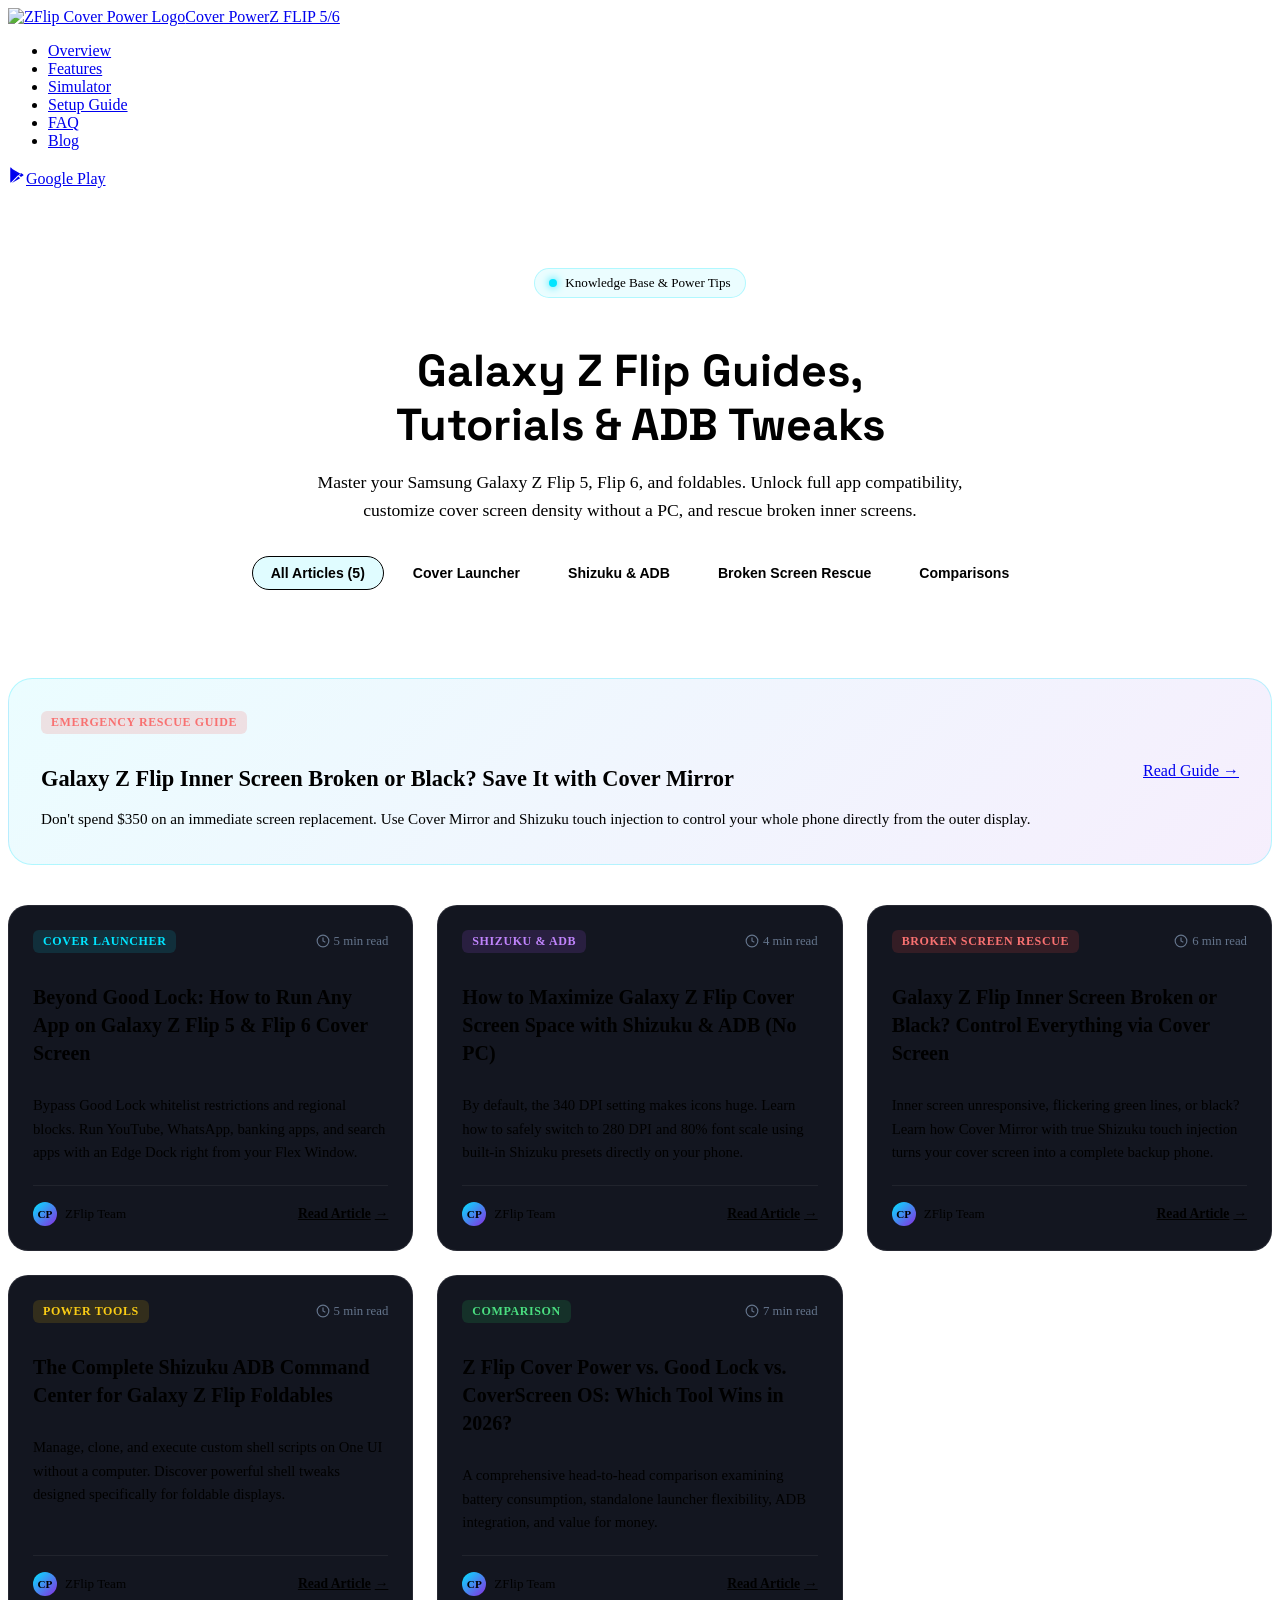
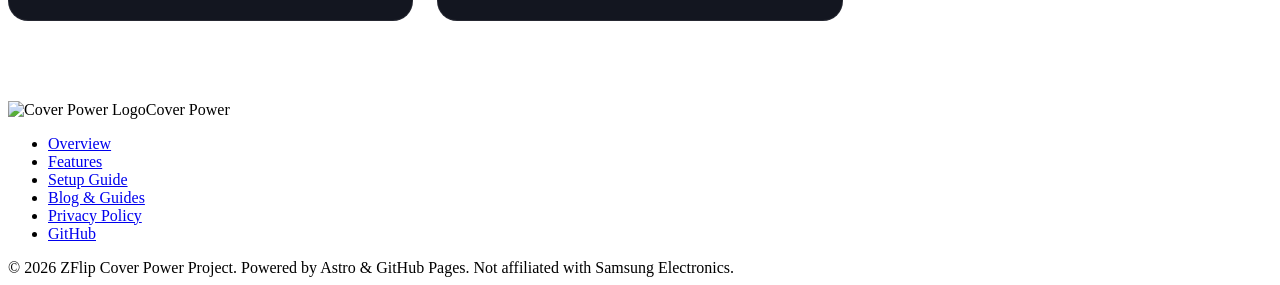
==== blog/index.html @ ffe8c7d9 "Update from https://github.com/trungntdev-9x/zflip-power-cover-page/commit/de5e8fed67b444f9ab343b07e" ====
<!DOCTYPE html><html lang="en"><head><meta charset="UTF-8"><meta name="viewport" content="width=device-width, initial-scale=1.0"><title>Blog &amp; Guides — ZFlip Cover Power</title><meta name="description" content="In-depth tutorials, ADB tweaks, Shizuku guides, and cover screen launcher optimizations for Samsung Galaxy Z Flip foldables."><meta name="keywords" content="galaxy z flip 5 cover screen, z flip 6 flex window, good lock alternative, cover screen launcher, samsung foldable apps, material you android"><link rel="canonical" href="https://trungntdev-9x.github.io/zflip-power-cover-web/blog/"><!-- OpenGraph --><meta property="og:title" content="Blog &amp; Guides — ZFlip Cover Power"><meta property="og:description" content="In-depth tutorials, ADB tweaks, Shizuku guides, and cover screen launcher optimizations for Samsung Galaxy Z Flip foldables."><meta property="og:image" content="/zflip-power-cover-web/assets/hero_zflip.jpg"><meta property="og:type" content="website"><meta property="og:url" content="https://trungntdev-9x.github.io/zflip-power-cover-web/blog/"><meta name="theme-color" content="#0b0d13"><!-- Twitter Cards --><meta name="twitter:card" content="summary_large_image"><meta name="twitter:title" content="Blog &amp; Guides — ZFlip Cover Power"><meta name="twitter:description" content="In-depth tutorials, ADB tweaks, Shizuku guides, and cover screen launcher optimizations for Samsung Galaxy Z Flip foldables."><meta name="twitter:image" content="/zflip-power-cover-web/assets/hero_zflip.jpg"><!-- Google Fonts Preconnect & Styles --><link rel="preconnect" href="https://fonts.googleapis.com"><link rel="preconnect" href="https://fonts.gstatic.com" crossorigin><link href="https://fonts.googleapis.com/css2?family=Plus+Jakarta+Sans:wght@400;500;600;700;800&family=Space+Grotesk:wght@500;600;700&display=swap" rel="stylesheet"><!-- Favicon --><link rel="icon" type="image/png" href="/zflip-power-cover-web/assets/logo.png"><link rel="stylesheet" href="/zflip-power-cover-web/_astro/site.CF0tkhRa.css"><style>.blog-hero[data-astro-cid-x255k2k2]{text-align:center;padding:80px 0 40px;position:relative}.blog-hero[data-astro-cid-x255k2k2] h1[data-astro-cid-x255k2k2]{margin-bottom:16px;font-family:Space Grotesk,sans-serif;font-size:2.8rem;font-weight:800;line-height:1.2}.blog-hero[data-astro-cid-x255k2k2] p[data-astro-cid-x255k2k2]{max-width:680px;color:var(--text-secondary);margin:0 auto 32px;font-size:1.1rem;line-height:1.6}.blog-filter-bar[data-astro-cid-x255k2k2]{flex-wrap:wrap;justify-content:center;gap:10px;margin-bottom:48px;display:flex}.filter-btn[data-astro-cid-x255k2k2]{color:var(--text-secondary);cursor:pointer;background:#ffffff0a;border:1px solid #ffffff1a;border-radius:9999px;padding:8px 18px;font-size:.88rem;font-weight:600;transition:all .2s}.filter-btn[data-astro-cid-x255k2k2]:hover{color:var(--text-primary);background:#ffffff14}.filter-btn[data-astro-cid-x255k2k2].active{border-color:var(--accent-cyan);color:var(--accent-cyan);background:#00e5ff1f}.articles-grid[data-astro-cid-x255k2k2]{grid-template-columns:repeat(auto-fill,minmax(340px,1fr));gap:24px;margin-bottom:80px;display:grid}.article-card[data-astro-cid-x255k2k2]{background:var(--bg-surface-elevated,#131620);color:inherit;border:1px solid #ffffff14;border-radius:20px;flex-direction:column;text-decoration:none;transition:transform .25s,border-color .25s,box-shadow .25s;display:flex;overflow:hidden}.article-card[data-astro-cid-x255k2k2]:hover{border-color:#00e5ff59;transform:translateY(-4px);box-shadow:0 12px 30px #0006}.article-card-body[data-astro-cid-x255k2k2]{flex-direction:column;flex:1;padding:24px;display:flex}.article-tag-row[data-astro-cid-x255k2k2]{justify-content:space-between;align-items:center;margin-bottom:14px;display:flex}.article-badge[data-astro-cid-x255k2k2]{text-transform:uppercase;letter-spacing:.05em;border-radius:6px;padding:4px 10px;font-size:.75rem;font-weight:700}.badge-launcher[data-astro-cid-x255k2k2]{color:#00e5ff;background:#00e5ff1f}.badge-shizuku[data-astro-cid-x255k2k2]{color:#c084fc;background:#a855f726}.badge-rescue[data-astro-cid-x255k2k2]{color:#f87171;background:#ef444426}.badge-toolkit[data-astro-cid-x255k2k2]{color:#facc15;background:#eab30826}.badge-compare[data-astro-cid-x255k2k2]{color:#4ade80;background:#22c55e26}.article-read-time[data-astro-cid-x255k2k2]{color:var(--text-muted,#64748b);align-items:center;gap:4px;font-size:.8rem;display:flex}.article-title[data-astro-cid-x255k2k2]{color:var(--text-primary);margin-bottom:12px;font-size:1.25rem;font-weight:700;line-height:1.4}.article-excerpt[data-astro-cid-x255k2k2]{color:var(--text-secondary);flex:1;margin-bottom:20px;font-size:.92rem;line-height:1.6}.article-footer[data-astro-cid-x255k2k2]{border-top:1px solid #ffffff0f;justify-content:space-between;align-items:center;margin-top:auto;padding-top:16px;display:flex}.author-pill[data-astro-cid-x255k2k2]{color:var(--text-secondary);align-items:center;gap:8px;font-size:.82rem;display:flex}.author-avatar[data-astro-cid-x255k2k2]{color:#000;background:linear-gradient(135deg,#00e5ff,#8a2be2);border-radius:50%;justify-content:center;align-items:center;width:24px;height:24px;font-size:.7rem;font-weight:700;display:flex}.read-more-link[data-astro-cid-x255k2k2]{color:var(--accent-cyan);align-items:center;gap:4px;font-size:.85rem;font-weight:700;transition:gap .2s;display:flex}.article-card[data-astro-cid-x255k2k2]:hover .read-more-link[data-astro-cid-x255k2k2]{gap:8px}.featured-banner[data-astro-cid-x255k2k2]{background:linear-gradient(135deg,#00e5ff14 0%,#8a2be214 100%);border:1px solid #00e5ff40;border-radius:24px;grid-template-columns:1fr auto;align-items:center;gap:24px;margin-bottom:40px;padding:32px;display:grid}@media (width<=768px){.blog-hero[data-astro-cid-x255k2k2] h1[data-astro-cid-x255k2k2]{font-size:2.1rem}.articles-grid[data-astro-cid-x255k2k2],.featured-banner[data-astro-cid-x255k2k2]{grid-template-columns:1fr}}
</style></head><body><nav class="navbar" aria-label="Main Navigation"><div class="container nav-inner"><a href="/zflip-power-cover-web/" class="brand-link" aria-label="Home"><img src="/zflip-power-cover-web/assets/logo.png" alt="ZFlip Cover Power Logo" class="brand-logo" width="40" height="40"><span class="brand-title">Cover Power</span><span class="brand-badge">Z FLIP 5/6</span></a><ul class="nav-links"><li><a href="/zflip-power-cover-web/#overview">Overview</a></li><li><a href="/zflip-power-cover-web/#features">Features</a></li><li><a href="/zflip-power-cover-web/#simulator">Simulator</a></li><li><a href="/zflip-power-cover-web/#guide">Setup Guide</a></li><li><a href="/zflip-power-cover-web/#faq">FAQ</a></li><li><a href="/zflip-power-cover-web/blog">Blog</a></li></ul><div class="nav-actions"><a href="https://play.google.com/store/apps/details?id=com.powerflip.cover" target="_blank" rel="noopener noreferrer" class="btn btn-primary"><svg width="18" height="18" viewBox="0 0 24 24" fill="currentColor" aria-hidden="true"><path d="M3.609 1.814L13.792 12 3.61 22.186A2.38 2.38 0 0 1 3 20.434V3.566c0-.66.236-1.246.609-1.752zm11.24 11.242l2.366-2.366-10.9-6.22 8.534 8.586zm2.366-3.712l2.678 1.53c1.077.616 1.077 1.624 0 2.24l-2.678 1.53-2.646-2.65 2.646-2.65zm-3.419 4.764l-8.534 8.586 10.9-6.22-2.366-2.366z"></path></svg>Google Play</a></div></div></nav><main id="main-content" data-astro-cid-x255k2k2><header class="blog-hero" data-astro-cid-x255k2k2><div class="container" data-astro-cid-x255k2k2><div class="hero-pill" style="display:inline-flex; align-items:center; gap:8px; padding:6px 14px; background:rgba(0,229,255,0.08); border:1px solid rgba(0,229,255,0.25); border-radius:9999px; font-size:0.82rem; color:var(--accent-cyan); margin-bottom:16px;" data-astro-cid-x255k2k2><span style="display:inline-block; width:8px; height:8px; border-radius:50%; background:#00e5ff; box-shadow:0 0 8px #00e5ff;" data-astro-cid-x255k2k2></span>Knowledge Base & Power Tips</div><h1 data-astro-cid-x255k2k2>Galaxy Z Flip Guides,<br data-astro-cid-x255k2k2><span class="gradient-text" data-astro-cid-x255k2k2>Tutorials & ADB Tweaks</span></h1><p data-astro-cid-x255k2k2>Master your Samsung Galaxy Z Flip 5, Flip 6, and foldables. Unlock full app compatibility, customize cover screen density without a PC, and rescue broken inner screens.</p><div class="blog-filter-bar" data-astro-cid-x255k2k2><button class="filter-btn active" data-filter="all" type="button" data-astro-cid-x255k2k2>All Articles (5)</button><button class="filter-btn" data-filter="launcher" type="button" data-astro-cid-x255k2k2>Cover Launcher</button><button class="filter-btn" data-filter="shizuku" type="button" data-astro-cid-x255k2k2>Shizuku & ADB</button><button class="filter-btn" data-filter="rescue" type="button" data-astro-cid-x255k2k2>Broken Screen Rescue</button><button class="filter-btn" data-filter="compare" type="button" data-astro-cid-x255k2k2>Comparisons</button></div></div></header><div class="container" data-astro-cid-x255k2k2><div class="featured-banner" data-astro-cid-x255k2k2><div data-astro-cid-x255k2k2><span class="article-badge badge-rescue" style="margin-bottom:10px; display:inline-block;" data-astro-cid-x255k2k2>Emergency Rescue Guide</span><h3 style="font-size:1.4rem; font-weight:800; margin-bottom:8px; color:var(--text-primary);" data-astro-cid-x255k2k2>Galaxy Z Flip Inner Screen Broken or Black? Save It with Cover Mirror</h3><p style="color:var(--text-secondary); font-size:0.95rem; margin-bottom:0; line-height:1.6;" data-astro-cid-x255k2k2>Don't spend $350 on an immediate screen replacement. Use Cover Mirror and Shizuku touch injection to control your whole phone directly from the outer display.</p></div><a href="/zflip-power-cover-web/blog/galaxy-z-flip-broken-inner-screen-cover-screen-rescue" class="btn btn-primary" style="white-space:nowrap;" data-astro-cid-x255k2k2>Read Guide →</a></div><section class="articles-grid" id="articlesGrid" data-astro-cid-x255k2k2><article class="article-card" data-category="launcher" data-astro-cid-x255k2k2><div class="article-card-body" data-astro-cid-x255k2k2><div class="article-tag-row" data-astro-cid-x255k2k2><span class="article-badge badge-launcher" data-astro-cid-x255k2k2>Cover Launcher</span><span class="article-read-time" data-astro-cid-x255k2k2><svg width="14" height="14" viewBox="0 0 24 24" fill="none" stroke="currentColor" stroke-width="2" data-astro-cid-x255k2k2><circle cx="12" cy="12" r="10" data-astro-cid-x255k2k2></circle><polyline points="12 6 12 12 16 14" data-astro-cid-x255k2k2></polyline></svg>5 min read</span></div><h2 class="article-title" data-astro-cid-x255k2k2>Beyond Good Lock: How to Run Any App on Galaxy Z Flip 5 &amp; Flip 6 Cover Screen</h2><p class="article-excerpt" data-astro-cid-x255k2k2>Bypass Good Lock whitelist restrictions and regional blocks. Run YouTube, WhatsApp, banking apps, and search apps with an Edge Dock right from your Flex Window.</p><div class="article-footer" data-astro-cid-x255k2k2><div class="author-pill" data-astro-cid-x255k2k2><div class="author-avatar" data-astro-cid-x255k2k2>CP</div><span data-astro-cid-x255k2k2>ZFlip Team</span></div><a href="/zflip-power-cover-web/blog/run-any-app-galaxy-z-flip-cover-screen-launcher" class="read-more-link" data-astro-cid-x255k2k2>Read Article <span data-astro-cid-x255k2k2>→</span></a></div></div></article><article class="article-card" data-category="shizuku" data-astro-cid-x255k2k2><div class="article-card-body" data-astro-cid-x255k2k2><div class="article-tag-row" data-astro-cid-x255k2k2><span class="article-badge badge-shizuku" data-astro-cid-x255k2k2>Shizuku &amp; ADB</span><span class="article-read-time" data-astro-cid-x255k2k2><svg width="14" height="14" viewBox="0 0 24 24" fill="none" stroke="currentColor" stroke-width="2" data-astro-cid-x255k2k2><circle cx="12" cy="12" r="10" data-astro-cid-x255k2k2></circle><polyline points="12 6 12 12 16 14" data-astro-cid-x255k2k2></polyline></svg>4 min read</span></div><h2 class="article-title" data-astro-cid-x255k2k2>How to Maximize Galaxy Z Flip Cover Screen Space with Shizuku &amp; ADB (No PC)</h2><p class="article-excerpt" data-astro-cid-x255k2k2>By default, the 340 DPI setting makes icons huge. Learn how to safely switch to 280 DPI and 80% font scale using built-in Shizuku presets directly on your phone.</p><div class="article-footer" data-astro-cid-x255k2k2><div class="author-pill" data-astro-cid-x255k2k2><div class="author-avatar" data-astro-cid-x255k2k2>CP</div><span data-astro-cid-x255k2k2>ZFlip Team</span></div><a href="/zflip-power-cover-web/blog/galaxy-z-flip-cover-screen-density-shizuku-adb" class="read-more-link" data-astro-cid-x255k2k2>Read Article <span data-astro-cid-x255k2k2>→</span></a></div></div></article><article class="article-card" data-category="rescue" data-astro-cid-x255k2k2><div class="article-card-body" data-astro-cid-x255k2k2><div class="article-tag-row" data-astro-cid-x255k2k2><span class="article-badge badge-rescue" data-astro-cid-x255k2k2>Broken Screen Rescue</span><span class="article-read-time" data-astro-cid-x255k2k2><svg width="14" height="14" viewBox="0 0 24 24" fill="none" stroke="currentColor" stroke-width="2" data-astro-cid-x255k2k2><circle cx="12" cy="12" r="10" data-astro-cid-x255k2k2></circle><polyline points="12 6 12 12 16 14" data-astro-cid-x255k2k2></polyline></svg>6 min read</span></div><h2 class="article-title" data-astro-cid-x255k2k2>Galaxy Z Flip Inner Screen Broken or Black? Control Everything via Cover Screen</h2><p class="article-excerpt" data-astro-cid-x255k2k2>Inner screen unresponsive, flickering green lines, or black? Learn how Cover Mirror with true Shizuku touch injection turns your cover screen into a complete backup phone.</p><div class="article-footer" data-astro-cid-x255k2k2><div class="author-pill" data-astro-cid-x255k2k2><div class="author-avatar" data-astro-cid-x255k2k2>CP</div><span data-astro-cid-x255k2k2>ZFlip Team</span></div><a href="/zflip-power-cover-web/blog/galaxy-z-flip-broken-inner-screen-cover-screen-rescue" class="read-more-link" data-astro-cid-x255k2k2>Read Article <span data-astro-cid-x255k2k2>→</span></a></div></div></article><article class="article-card" data-category="shizuku" data-astro-cid-x255k2k2><div class="article-card-body" data-astro-cid-x255k2k2><div class="article-tag-row" data-astro-cid-x255k2k2><span class="article-badge badge-toolkit" data-astro-cid-x255k2k2>Power Tools</span><span class="article-read-time" data-astro-cid-x255k2k2><svg width="14" height="14" viewBox="0 0 24 24" fill="none" stroke="currentColor" stroke-width="2" data-astro-cid-x255k2k2><circle cx="12" cy="12" r="10" data-astro-cid-x255k2k2></circle><polyline points="12 6 12 12 16 14" data-astro-cid-x255k2k2></polyline></svg>5 min read</span></div><h2 class="article-title" data-astro-cid-x255k2k2>The Complete Shizuku ADB Command Center for Galaxy Z Flip Foldables</h2><p class="article-excerpt" data-astro-cid-x255k2k2>Manage, clone, and execute custom shell scripts on One UI without a computer. Discover powerful shell tweaks designed specifically for foldable displays.</p><div class="article-footer" data-astro-cid-x255k2k2><div class="author-pill" data-astro-cid-x255k2k2><div class="author-avatar" data-astro-cid-x255k2k2>CP</div><span data-astro-cid-x255k2k2>ZFlip Team</span></div><a href="/zflip-power-cover-web/blog/samsung-galaxy-z-flip-custom-adb-shizuku-commands" class="read-more-link" data-astro-cid-x255k2k2>Read Article <span data-astro-cid-x255k2k2>→</span></a></div></div></article><article class="article-card" data-category="compare" data-astro-cid-x255k2k2><div class="article-card-body" data-astro-cid-x255k2k2><div class="article-tag-row" data-astro-cid-x255k2k2><span class="article-badge badge-compare" data-astro-cid-x255k2k2>Comparison</span><span class="article-read-time" data-astro-cid-x255k2k2><svg width="14" height="14" viewBox="0 0 24 24" fill="none" stroke="currentColor" stroke-width="2" data-astro-cid-x255k2k2><circle cx="12" cy="12" r="10" data-astro-cid-x255k2k2></circle><polyline points="12 6 12 12 16 14" data-astro-cid-x255k2k2></polyline></svg>7 min read</span></div><h2 class="article-title" data-astro-cid-x255k2k2>Z Flip Cover Power vs. Good Lock vs. CoverScreen OS: Which Tool Wins in 2026?</h2><p class="article-excerpt" data-astro-cid-x255k2k2>A comprehensive head-to-head comparison examining battery consumption, standalone launcher flexibility, ADB integration, and value for money.</p><div class="article-footer" data-astro-cid-x255k2k2><div class="author-pill" data-astro-cid-x255k2k2><div class="author-avatar" data-astro-cid-x255k2k2>CP</div><span data-astro-cid-x255k2k2>ZFlip Team</span></div><a href="/zflip-power-cover-web/blog/z-flip-cover-power-vs-good-lock-vs-coverscreen-os" class="read-more-link" data-astro-cid-x255k2k2>Read Article <span data-astro-cid-x255k2k2>→</span></a></div></div></article></section></div></main><footer class="footer"><div class="container"><div class="footer-inner"><div class="brand-link"><img src="/zflip-power-cover-web/assets/logo.png" alt="Cover Power Logo" class="brand-logo" width="40" height="40"><span class="brand-title">Cover Power</span></div><ul class="footer-links"><li><a href="#overview">Overview</a></li><li><a href="#features">Features</a></li><li><a href="#guide">Setup Guide</a></li><li><a href="/zflip-power-cover-web/blog">Blog &amp; Guides</a></li><li><a href="/zflip-power-cover-web/privacy">Privacy Policy</a></li><li><a href="#">GitHub</a></li></ul></div><div class="footer-bottom">&copy; 2026 ZFlip Cover Power Project. Powered by Astro & GitHub Pages. Not affiliated with Samsung Electronics.</div></div></footer></body></html><script type="module">function e(){let e=document.querySelectorAll(`.filter-btn`),t=document.querySelectorAll(`.article-card`);e.forEach(n=>{n.addEventListener(`click`,()=>{e.forEach(e=>e.classList.remove(`active`)),n.classList.add(`active`);let r=n.getAttribute(`data-filter`);t.forEach(e=>{let t=e;r===`all`||t.dataset.category===r?t.style.display=`flex`:t.style.display=`none`})})})}e(),document.addEventListener(`astro:page-load`,e);</script>
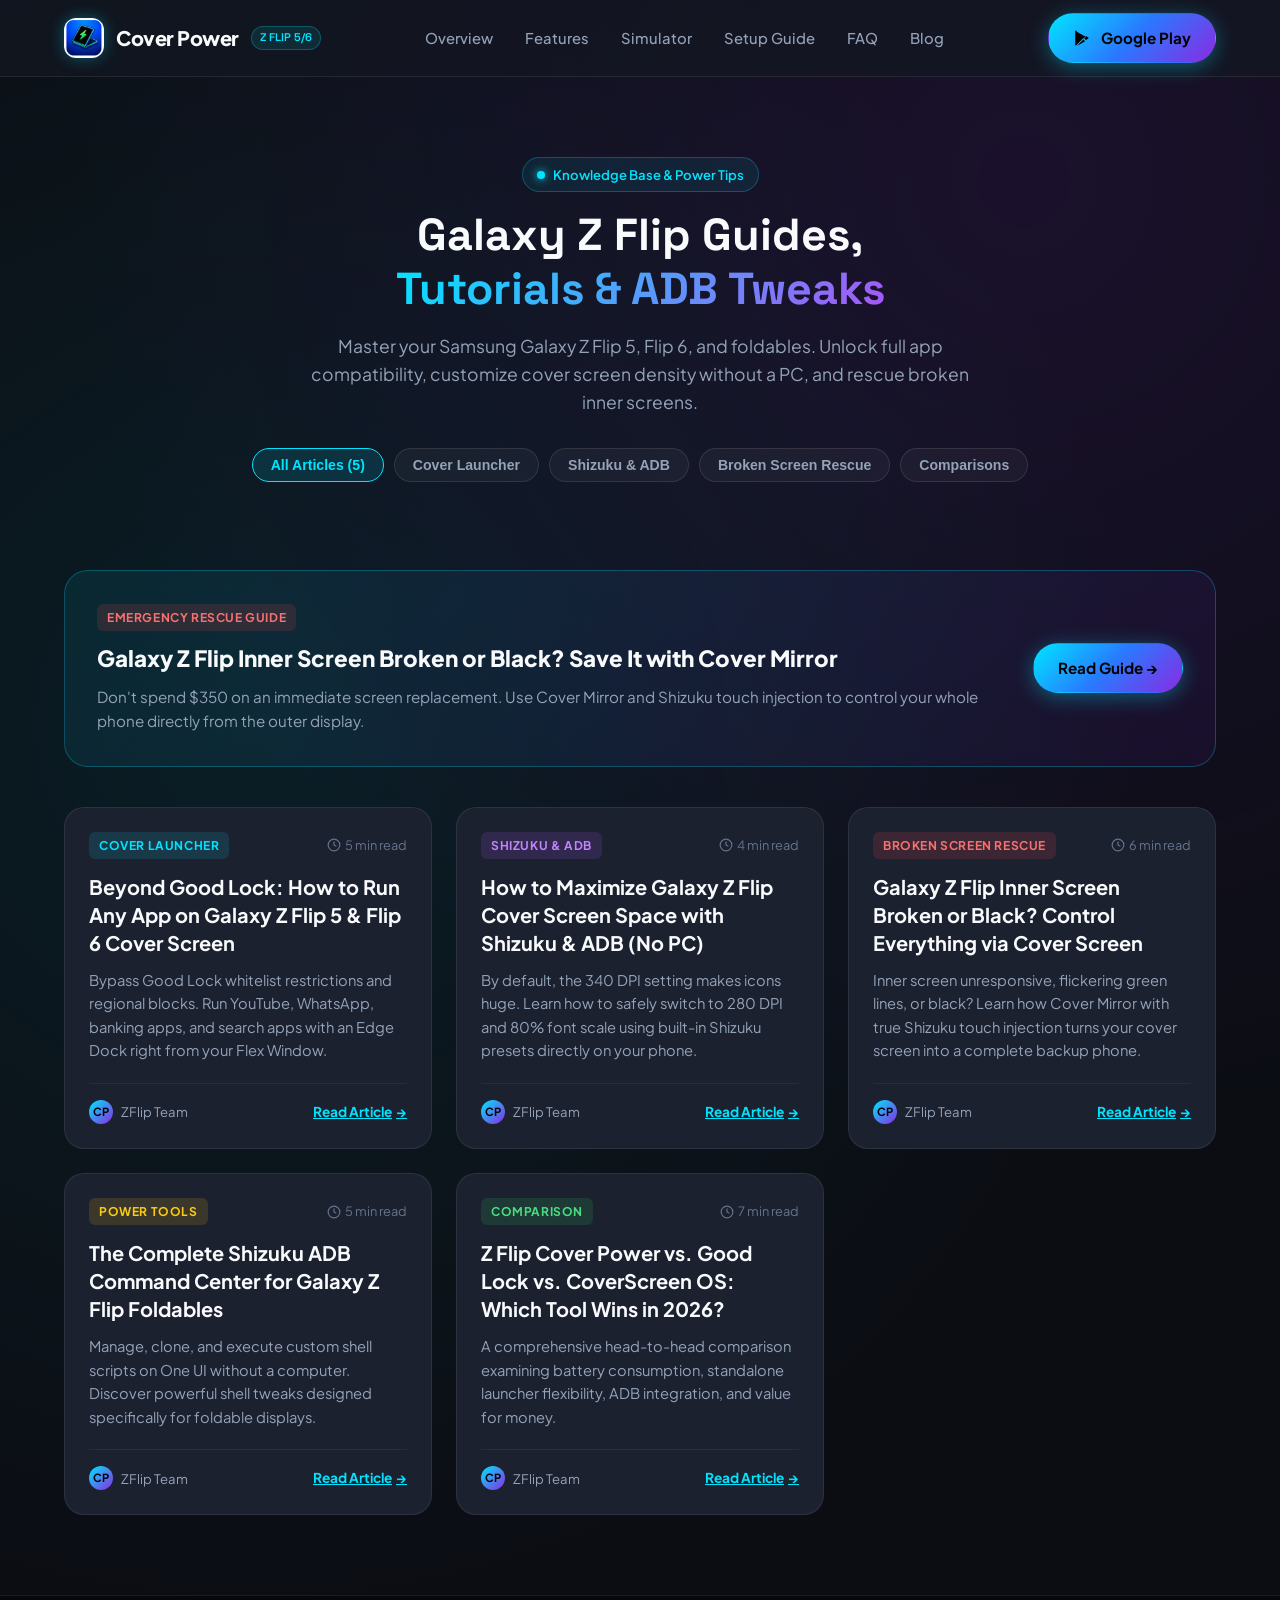
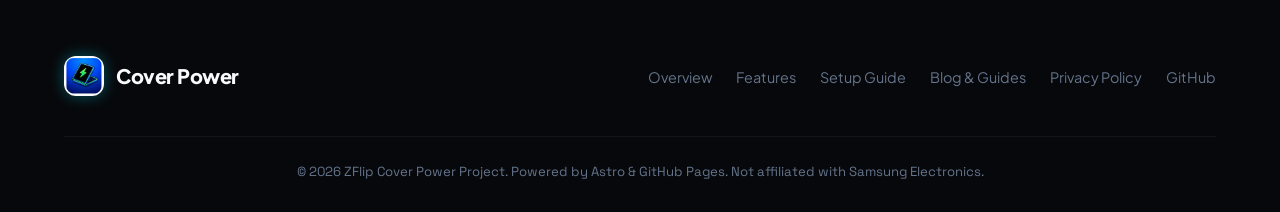
==== commit 33ae4841: "Update from https://github.com/trungntdev-9x/zflip-power-cover-page/commit/af6c01d15f31747c7f7ccba07" ====
--- a/blog/index.html
+++ b/blog/index.html
@@ -1,2 +1,2 @@
-<!DOCTYPE html><html lang="en"><head><meta charset="UTF-8"><meta name="viewport" content="width=device-width, initial-scale=1.0"><title>Blog &amp; Guides — ZFlip Cover Power</title><meta name="description" content="In-depth tutorials, ADB tweaks, Shizuku guides, and cover screen launcher optimizations for Samsung Galaxy Z Flip foldables."><meta name="keywords" content="galaxy z flip 5 cover screen, z flip 6 flex window, good lock alternative, cover screen launcher, samsung foldable apps, material you android"><link rel="canonical" href="https://trungntdev-9x.github.io/zflip-power-cover-web/blog/"><!-- OpenGraph --><meta property="og:title" content="Blog &amp; Guides — ZFlip Cover Power"><meta property="og:description" content="In-depth tutorials, ADB tweaks, Shizuku guides, and cover screen launcher optimizations for Samsung Galaxy Z Flip foldables."><meta property="og:image" content="/zflip-power-cover-web/assets/hero_zflip.jpg"><meta property="og:type" content="website"><meta property="og:url" content="https://trungntdev-9x.github.io/zflip-power-cover-web/blog/"><meta name="theme-color" content="#0b0d13"><!-- Twitter Cards --><meta name="twitter:card" content="summary_large_image"><meta name="twitter:title" content="Blog &amp; Guides — ZFlip Cover Power"><meta name="twitter:description" content="In-depth tutorials, ADB tweaks, Shizuku guides, and cover screen launcher optimizations for Samsung Galaxy Z Flip foldables."><meta name="twitter:image" content="/zflip-power-cover-web/assets/hero_zflip.jpg"><!-- Google Fonts Preconnect & Styles --><link rel="preconnect" href="https://fonts.googleapis.com"><link rel="preconnect" href="https://fonts.gstatic.com" crossorigin><link href="https://fonts.googleapis.com/css2?family=Plus+Jakarta+Sans:wght@400;500;600;700;800&family=Space+Grotesk:wght@500;600;700&display=swap" rel="stylesheet"><!-- Favicon --><link rel="icon" type="image/png" href="/zflip-power-cover-web/assets/logo.png"><link rel="stylesheet" href="/zflip-power-cover-web/_astro/site.CF0tkhRa.css"><style>.blog-hero[data-astro-cid-x255k2k2]{text-align:center;padding:80px 0 40px;position:relative}.blog-hero[data-astro-cid-x255k2k2] h1[data-astro-cid-x255k2k2]{margin-bottom:16px;font-family:Space Grotesk,sans-serif;font-size:2.8rem;font-weight:800;line-height:1.2}.blog-hero[data-astro-cid-x255k2k2] p[data-astro-cid-x255k2k2]{max-width:680px;color:var(--text-secondary);margin:0 auto 32px;font-size:1.1rem;line-height:1.6}.blog-filter-bar[data-astro-cid-x255k2k2]{flex-wrap:wrap;justify-content:center;gap:10px;margin-bottom:48px;display:flex}.filter-btn[data-astro-cid-x255k2k2]{color:var(--text-secondary);cursor:pointer;background:#ffffff0a;border:1px solid #ffffff1a;border-radius:9999px;padding:8px 18px;font-size:.88rem;font-weight:600;transition:all .2s}.filter-btn[data-astro-cid-x255k2k2]:hover{color:var(--text-primary);background:#ffffff14}.filter-btn[data-astro-cid-x255k2k2].active{border-color:var(--accent-cyan);color:var(--accent-cyan);background:#00e5ff1f}.articles-grid[data-astro-cid-x255k2k2]{grid-template-columns:repeat(auto-fill,minmax(340px,1fr));gap:24px;margin-bottom:80px;display:grid}.article-card[data-astro-cid-x255k2k2]{background:var(--bg-surface-elevated,#131620);color:inherit;border:1px solid #ffffff14;border-radius:20px;flex-direction:column;text-decoration:none;transition:transform .25s,border-color .25s,box-shadow .25s;display:flex;overflow:hidden}.article-card[data-astro-cid-x255k2k2]:hover{border-color:#00e5ff59;transform:translateY(-4px);box-shadow:0 12px 30px #0006}.article-card-body[data-astro-cid-x255k2k2]{flex-direction:column;flex:1;padding:24px;display:flex}.article-tag-row[data-astro-cid-x255k2k2]{justify-content:space-between;align-items:center;margin-bottom:14px;display:flex}.article-badge[data-astro-cid-x255k2k2]{text-transform:uppercase;letter-spacing:.05em;border-radius:6px;padding:4px 10px;font-size:.75rem;font-weight:700}.badge-launcher[data-astro-cid-x255k2k2]{color:#00e5ff;background:#00e5ff1f}.badge-shizuku[data-astro-cid-x255k2k2]{color:#c084fc;background:#a855f726}.badge-rescue[data-astro-cid-x255k2k2]{color:#f87171;background:#ef444426}.badge-toolkit[data-astro-cid-x255k2k2]{color:#facc15;background:#eab30826}.badge-compare[data-astro-cid-x255k2k2]{color:#4ade80;background:#22c55e26}.article-read-time[data-astro-cid-x255k2k2]{color:var(--text-muted,#64748b);align-items:center;gap:4px;font-size:.8rem;display:flex}.article-title[data-astro-cid-x255k2k2]{color:var(--text-primary);margin-bottom:12px;font-size:1.25rem;font-weight:700;line-height:1.4}.article-excerpt[data-astro-cid-x255k2k2]{color:var(--text-secondary);flex:1;margin-bottom:20px;font-size:.92rem;line-height:1.6}.article-footer[data-astro-cid-x255k2k2]{border-top:1px solid #ffffff0f;justify-content:space-between;align-items:center;margin-top:auto;padding-top:16px;display:flex}.author-pill[data-astro-cid-x255k2k2]{color:var(--text-secondary);align-items:center;gap:8px;font-size:.82rem;display:flex}.author-avatar[data-astro-cid-x255k2k2]{color:#000;background:linear-gradient(135deg,#00e5ff,#8a2be2);border-radius:50%;justify-content:center;align-items:center;width:24px;height:24px;font-size:.7rem;font-weight:700;display:flex}.read-more-link[data-astro-cid-x255k2k2]{color:var(--accent-cyan);align-items:center;gap:4px;font-size:.85rem;font-weight:700;transition:gap .2s;display:flex}.article-card[data-astro-cid-x255k2k2]:hover .read-more-link[data-astro-cid-x255k2k2]{gap:8px}.featured-banner[data-astro-cid-x255k2k2]{background:linear-gradient(135deg,#00e5ff14 0%,#8a2be214 100%);border:1px solid #00e5ff40;border-radius:24px;grid-template-columns:1fr auto;align-items:center;gap:24px;margin-bottom:40px;padding:32px;display:grid}@media (width<=768px){.blog-hero[data-astro-cid-x255k2k2] h1[data-astro-cid-x255k2k2]{font-size:2.1rem}.articles-grid[data-astro-cid-x255k2k2],.featured-banner[data-astro-cid-x255k2k2]{grid-template-columns:1fr}}
-</style></head><body><nav class="navbar" aria-label="Main Navigation"><div class="container nav-inner"><a href="/zflip-power-cover-web/" class="brand-link" aria-label="Home"><img src="/zflip-power-cover-web/assets/logo.png" alt="ZFlip Cover Power Logo" class="brand-logo" width="40" height="40"><span class="brand-title">Cover Power</span><span class="brand-badge">Z FLIP 5/6</span></a><ul class="nav-links"><li><a href="/zflip-power-cover-web/#overview">Overview</a></li><li><a href="/zflip-power-cover-web/#features">Features</a></li><li><a href="/zflip-power-cover-web/#simulator">Simulator</a></li><li><a href="/zflip-power-cover-web/#guide">Setup Guide</a></li><li><a href="/zflip-power-cover-web/#faq">FAQ</a></li><li><a href="/zflip-power-cover-web/blog">Blog</a></li></ul><div class="nav-actions"><a href="https://play.google.com/store/apps/details?id=com.powerflip.cover" target="_blank" rel="noopener noreferrer" class="btn btn-primary"><svg width="18" height="18" viewBox="0 0 24 24" fill="currentColor" aria-hidden="true"><path d="M3.609 1.814L13.792 12 3.61 22.186A2.38 2.38 0 0 1 3 20.434V3.566c0-.66.236-1.246.609-1.752zm11.24 11.242l2.366-2.366-10.9-6.22 8.534 8.586zm2.366-3.712l2.678 1.53c1.077.616 1.077 1.624 0 2.24l-2.678 1.53-2.646-2.65 2.646-2.65zm-3.419 4.764l-8.534 8.586 10.9-6.22-2.366-2.366z"></path></svg>Google Play</a></div></div></nav><main id="main-content" data-astro-cid-x255k2k2><header class="blog-hero" data-astro-cid-x255k2k2><div class="container" data-astro-cid-x255k2k2><div class="hero-pill" style="display:inline-flex; align-items:center; gap:8px; padding:6px 14px; background:rgba(0,229,255,0.08); border:1px solid rgba(0,229,255,0.25); border-radius:9999px; font-size:0.82rem; color:var(--accent-cyan); margin-bottom:16px;" data-astro-cid-x255k2k2><span style="display:inline-block; width:8px; height:8px; border-radius:50%; background:#00e5ff; box-shadow:0 0 8px #00e5ff;" data-astro-cid-x255k2k2></span>Knowledge Base & Power Tips</div><h1 data-astro-cid-x255k2k2>Galaxy Z Flip Guides,<br data-astro-cid-x255k2k2><span class="gradient-text" data-astro-cid-x255k2k2>Tutorials & ADB Tweaks</span></h1><p data-astro-cid-x255k2k2>Master your Samsung Galaxy Z Flip 5, Flip 6, and foldables. Unlock full app compatibility, customize cover screen density without a PC, and rescue broken inner screens.</p><div class="blog-filter-bar" data-astro-cid-x255k2k2><button class="filter-btn active" data-filter="all" type="button" data-astro-cid-x255k2k2>All Articles (5)</button><button class="filter-btn" data-filter="launcher" type="button" data-astro-cid-x255k2k2>Cover Launcher</button><button class="filter-btn" data-filter="shizuku" type="button" data-astro-cid-x255k2k2>Shizuku & ADB</button><button class="filter-btn" data-filter="rescue" type="button" data-astro-cid-x255k2k2>Broken Screen Rescue</button><button class="filter-btn" data-filter="compare" type="button" data-astro-cid-x255k2k2>Comparisons</button></div></div></header><div class="container" data-astro-cid-x255k2k2><div class="featured-banner" data-astro-cid-x255k2k2><div data-astro-cid-x255k2k2><span class="article-badge badge-rescue" style="margin-bottom:10px; display:inline-block;" data-astro-cid-x255k2k2>Emergency Rescue Guide</span><h3 style="font-size:1.4rem; font-weight:800; margin-bottom:8px; color:var(--text-primary);" data-astro-cid-x255k2k2>Galaxy Z Flip Inner Screen Broken or Black? Save It with Cover Mirror</h3><p style="color:var(--text-secondary); font-size:0.95rem; margin-bottom:0; line-height:1.6;" data-astro-cid-x255k2k2>Don't spend $350 on an immediate screen replacement. Use Cover Mirror and Shizuku touch injection to control your whole phone directly from the outer display.</p></div><a href="/zflip-power-cover-web/blog/galaxy-z-flip-broken-inner-screen-cover-screen-rescue" class="btn btn-primary" style="white-space:nowrap;" data-astro-cid-x255k2k2>Read Guide →</a></div><section class="articles-grid" id="articlesGrid" data-astro-cid-x255k2k2><article class="article-card" data-category="launcher" data-astro-cid-x255k2k2><div class="article-card-body" data-astro-cid-x255k2k2><div class="article-tag-row" data-astro-cid-x255k2k2><span class="article-badge badge-launcher" data-astro-cid-x255k2k2>Cover Launcher</span><span class="article-read-time" data-astro-cid-x255k2k2><svg width="14" height="14" viewBox="0 0 24 24" fill="none" stroke="currentColor" stroke-width="2" data-astro-cid-x255k2k2><circle cx="12" cy="12" r="10" data-astro-cid-x255k2k2></circle><polyline points="12 6 12 12 16 14" data-astro-cid-x255k2k2></polyline></svg>5 min read</span></div><h2 class="article-title" data-astro-cid-x255k2k2>Beyond Good Lock: How to Run Any App on Galaxy Z Flip 5 &amp; Flip 6 Cover Screen</h2><p class="article-excerpt" data-astro-cid-x255k2k2>Bypass Good Lock whitelist restrictions and regional blocks. Run YouTube, WhatsApp, banking apps, and search apps with an Edge Dock right from your Flex Window.</p><div class="article-footer" data-astro-cid-x255k2k2><div class="author-pill" data-astro-cid-x255k2k2><div class="author-avatar" data-astro-cid-x255k2k2>CP</div><span data-astro-cid-x255k2k2>ZFlip Team</span></div><a href="/zflip-power-cover-web/blog/run-any-app-galaxy-z-flip-cover-screen-launcher" class="read-more-link" data-astro-cid-x255k2k2>Read Article <span data-astro-cid-x255k2k2>→</span></a></div></div></article><article class="article-card" data-category="shizuku" data-astro-cid-x255k2k2><div class="article-card-body" data-astro-cid-x255k2k2><div class="article-tag-row" data-astro-cid-x255k2k2><span class="article-badge badge-shizuku" data-astro-cid-x255k2k2>Shizuku &amp; ADB</span><span class="article-read-time" data-astro-cid-x255k2k2><svg width="14" height="14" viewBox="0 0 24 24" fill="none" stroke="currentColor" stroke-width="2" data-astro-cid-x255k2k2><circle cx="12" cy="12" r="10" data-astro-cid-x255k2k2></circle><polyline points="12 6 12 12 16 14" data-astro-cid-x255k2k2></polyline></svg>4 min read</span></div><h2 class="article-title" data-astro-cid-x255k2k2>How to Maximize Galaxy Z Flip Cover Screen Space with Shizuku &amp; ADB (No PC)</h2><p class="article-excerpt" data-astro-cid-x255k2k2>By default, the 340 DPI setting makes icons huge. Learn how to safely switch to 280 DPI and 80% font scale using built-in Shizuku presets directly on your phone.</p><div class="article-footer" data-astro-cid-x255k2k2><div class="author-pill" data-astro-cid-x255k2k2><div class="author-avatar" data-astro-cid-x255k2k2>CP</div><span data-astro-cid-x255k2k2>ZFlip Team</span></div><a href="/zflip-power-cover-web/blog/galaxy-z-flip-cover-screen-density-shizuku-adb" class="read-more-link" data-astro-cid-x255k2k2>Read Article <span data-astro-cid-x255k2k2>→</span></a></div></div></article><article class="article-card" data-category="rescue" data-astro-cid-x255k2k2><div class="article-card-body" data-astro-cid-x255k2k2><div class="article-tag-row" data-astro-cid-x255k2k2><span class="article-badge badge-rescue" data-astro-cid-x255k2k2>Broken Screen Rescue</span><span class="article-read-time" data-astro-cid-x255k2k2><svg width="14" height="14" viewBox="0 0 24 24" fill="none" stroke="currentColor" stroke-width="2" data-astro-cid-x255k2k2><circle cx="12" cy="12" r="10" data-astro-cid-x255k2k2></circle><polyline points="12 6 12 12 16 14" data-astro-cid-x255k2k2></polyline></svg>6 min read</span></div><h2 class="article-title" data-astro-cid-x255k2k2>Galaxy Z Flip Inner Screen Broken or Black? Control Everything via Cover Screen</h2><p class="article-excerpt" data-astro-cid-x255k2k2>Inner screen unresponsive, flickering green lines, or black? Learn how Cover Mirror with true Shizuku touch injection turns your cover screen into a complete backup phone.</p><div class="article-footer" data-astro-cid-x255k2k2><div class="author-pill" data-astro-cid-x255k2k2><div class="author-avatar" data-astro-cid-x255k2k2>CP</div><span data-astro-cid-x255k2k2>ZFlip Team</span></div><a href="/zflip-power-cover-web/blog/galaxy-z-flip-broken-inner-screen-cover-screen-rescue" class="read-more-link" data-astro-cid-x255k2k2>Read Article <span data-astro-cid-x255k2k2>→</span></a></div></div></article><article class="article-card" data-category="shizuku" data-astro-cid-x255k2k2><div class="article-card-body" data-astro-cid-x255k2k2><div class="article-tag-row" data-astro-cid-x255k2k2><span class="article-badge badge-toolkit" data-astro-cid-x255k2k2>Power Tools</span><span class="article-read-time" data-astro-cid-x255k2k2><svg width="14" height="14" viewBox="0 0 24 24" fill="none" stroke="currentColor" stroke-width="2" data-astro-cid-x255k2k2><circle cx="12" cy="12" r="10" data-astro-cid-x255k2k2></circle><polyline points="12 6 12 12 16 14" data-astro-cid-x255k2k2></polyline></svg>5 min read</span></div><h2 class="article-title" data-astro-cid-x255k2k2>The Complete Shizuku ADB Command Center for Galaxy Z Flip Foldables</h2><p class="article-excerpt" data-astro-cid-x255k2k2>Manage, clone, and execute custom shell scripts on One UI without a computer. Discover powerful shell tweaks designed specifically for foldable displays.</p><div class="article-footer" data-astro-cid-x255k2k2><div class="author-pill" data-astro-cid-x255k2k2><div class="author-avatar" data-astro-cid-x255k2k2>CP</div><span data-astro-cid-x255k2k2>ZFlip Team</span></div><a href="/zflip-power-cover-web/blog/samsung-galaxy-z-flip-custom-adb-shizuku-commands" class="read-more-link" data-astro-cid-x255k2k2>Read Article <span data-astro-cid-x255k2k2>→</span></a></div></div></article><article class="article-card" data-category="compare" data-astro-cid-x255k2k2><div class="article-card-body" data-astro-cid-x255k2k2><div class="article-tag-row" data-astro-cid-x255k2k2><span class="article-badge badge-compare" data-astro-cid-x255k2k2>Comparison</span><span class="article-read-time" data-astro-cid-x255k2k2><svg width="14" height="14" viewBox="0 0 24 24" fill="none" stroke="currentColor" stroke-width="2" data-astro-cid-x255k2k2><circle cx="12" cy="12" r="10" data-astro-cid-x255k2k2></circle><polyline points="12 6 12 12 16 14" data-astro-cid-x255k2k2></polyline></svg>7 min read</span></div><h2 class="article-title" data-astro-cid-x255k2k2>Z Flip Cover Power vs. Good Lock vs. CoverScreen OS: Which Tool Wins in 2026?</h2><p class="article-excerpt" data-astro-cid-x255k2k2>A comprehensive head-to-head comparison examining battery consumption, standalone launcher flexibility, ADB integration, and value for money.</p><div class="article-footer" data-astro-cid-x255k2k2><div class="author-pill" data-astro-cid-x255k2k2><div class="author-avatar" data-astro-cid-x255k2k2>CP</div><span data-astro-cid-x255k2k2>ZFlip Team</span></div><a href="/zflip-power-cover-web/blog/z-flip-cover-power-vs-good-lock-vs-coverscreen-os" class="read-more-link" data-astro-cid-x255k2k2>Read Article <span data-astro-cid-x255k2k2>→</span></a></div></div></article></section></div></main><footer class="footer"><div class="container"><div class="footer-inner"><div class="brand-link"><img src="/zflip-power-cover-web/assets/logo.png" alt="Cover Power Logo" class="brand-logo" width="40" height="40"><span class="brand-title">Cover Power</span></div><ul class="footer-links"><li><a href="#overview">Overview</a></li><li><a href="#features">Features</a></li><li><a href="#guide">Setup Guide</a></li><li><a href="/zflip-power-cover-web/blog">Blog &amp; Guides</a></li><li><a href="/zflip-power-cover-web/privacy">Privacy Policy</a></li><li><a href="#">GitHub</a></li></ul></div><div class="footer-bottom">&copy; 2026 ZFlip Cover Power Project. Powered by Astro & GitHub Pages. Not affiliated with Samsung Electronics.</div></div></footer></body></html><script type="module">function e(){let e=document.querySelectorAll(`.filter-btn`),t=document.querySelectorAll(`.article-card`);e.forEach(n=>{n.addEventListener(`click`,()=>{e.forEach(e=>e.classList.remove(`active`)),n.classList.add(`active`);let r=n.getAttribute(`data-filter`);t.forEach(e=>{let t=e;r===`all`||t.dataset.category===r?t.style.display=`flex`:t.style.display=`none`})})})}e(),document.addEventListener(`astro:page-load`,e);</script>+<!DOCTYPE html><html lang="en"><head><meta charset="UTF-8"><meta name="viewport" content="width=device-width, initial-scale=1.0"><title>Blog &amp; Guides — ZFlip Cover Power</title><meta name="description" content="In-depth tutorials, ADB tweaks, Shizuku guides, and cover screen launcher optimizations for Samsung Galaxy Z Flip foldables."><meta name="keywords" content="galaxy z flip 5 cover screen, z flip 6 flex window, good lock alternative, cover screen launcher, samsung foldable apps, material you android"><link rel="canonical" href="https://powercover.lagbros.com/blog/"><!-- OpenGraph --><meta property="og:title" content="Blog &amp; Guides — ZFlip Cover Power"><meta property="og:description" content="In-depth tutorials, ADB tweaks, Shizuku guides, and cover screen launcher optimizations for Samsung Galaxy Z Flip foldables."><meta property="og:image" content="/assets/hero_zflip.jpg"><meta property="og:type" content="website"><meta property="og:url" content="https://powercover.lagbros.com/blog/"><meta name="theme-color" content="#0b0d13"><!-- Twitter Cards --><meta name="twitter:card" content="summary_large_image"><meta name="twitter:title" content="Blog &amp; Guides — ZFlip Cover Power"><meta name="twitter:description" content="In-depth tutorials, ADB tweaks, Shizuku guides, and cover screen launcher optimizations for Samsung Galaxy Z Flip foldables."><meta name="twitter:image" content="/assets/hero_zflip.jpg"><!-- Google Fonts Preconnect & Styles --><link rel="preconnect" href="https://fonts.googleapis.com"><link rel="preconnect" href="https://fonts.gstatic.com" crossorigin><link href="https://fonts.googleapis.com/css2?family=Plus+Jakarta+Sans:wght@400;500;600;700;800&family=Space+Grotesk:wght@500;600;700&display=swap" rel="stylesheet"><!-- Favicon --><link rel="icon" type="image/png" href="/assets/logo.png"><link rel="stylesheet" href="/_astro/site.CF0tkhRa.css"><style>.blog-hero[data-astro-cid-x255k2k2]{text-align:center;padding:80px 0 40px;position:relative}.blog-hero[data-astro-cid-x255k2k2] h1[data-astro-cid-x255k2k2]{margin-bottom:16px;font-family:Space Grotesk,sans-serif;font-size:2.8rem;font-weight:800;line-height:1.2}.blog-hero[data-astro-cid-x255k2k2] p[data-astro-cid-x255k2k2]{max-width:680px;color:var(--text-secondary);margin:0 auto 32px;font-size:1.1rem;line-height:1.6}.blog-filter-bar[data-astro-cid-x255k2k2]{flex-wrap:wrap;justify-content:center;gap:10px;margin-bottom:48px;display:flex}.filter-btn[data-astro-cid-x255k2k2]{color:var(--text-secondary);cursor:pointer;background:#ffffff0a;border:1px solid #ffffff1a;border-radius:9999px;padding:8px 18px;font-size:.88rem;font-weight:600;transition:all .2s}.filter-btn[data-astro-cid-x255k2k2]:hover{color:var(--text-primary);background:#ffffff14}.filter-btn[data-astro-cid-x255k2k2].active{border-color:var(--accent-cyan);color:var(--accent-cyan);background:#00e5ff1f}.articles-grid[data-astro-cid-x255k2k2]{grid-template-columns:repeat(auto-fill,minmax(340px,1fr));gap:24px;margin-bottom:80px;display:grid}.article-card[data-astro-cid-x255k2k2]{background:var(--bg-surface-elevated,#131620);color:inherit;border:1px solid #ffffff14;border-radius:20px;flex-direction:column;text-decoration:none;transition:transform .25s,border-color .25s,box-shadow .25s;display:flex;overflow:hidden}.article-card[data-astro-cid-x255k2k2]:hover{border-color:#00e5ff59;transform:translateY(-4px);box-shadow:0 12px 30px #0006}.article-card-body[data-astro-cid-x255k2k2]{flex-direction:column;flex:1;padding:24px;display:flex}.article-tag-row[data-astro-cid-x255k2k2]{justify-content:space-between;align-items:center;margin-bottom:14px;display:flex}.article-badge[data-astro-cid-x255k2k2]{text-transform:uppercase;letter-spacing:.05em;border-radius:6px;padding:4px 10px;font-size:.75rem;font-weight:700}.badge-launcher[data-astro-cid-x255k2k2]{color:#00e5ff;background:#00e5ff1f}.badge-shizuku[data-astro-cid-x255k2k2]{color:#c084fc;background:#a855f726}.badge-rescue[data-astro-cid-x255k2k2]{color:#f87171;background:#ef444426}.badge-toolkit[data-astro-cid-x255k2k2]{color:#facc15;background:#eab30826}.badge-compare[data-astro-cid-x255k2k2]{color:#4ade80;background:#22c55e26}.article-read-time[data-astro-cid-x255k2k2]{color:var(--text-muted,#64748b);align-items:center;gap:4px;font-size:.8rem;display:flex}.article-title[data-astro-cid-x255k2k2]{color:var(--text-primary);margin-bottom:12px;font-size:1.25rem;font-weight:700;line-height:1.4}.article-excerpt[data-astro-cid-x255k2k2]{color:var(--text-secondary);flex:1;margin-bottom:20px;font-size:.92rem;line-height:1.6}.article-footer[data-astro-cid-x255k2k2]{border-top:1px solid #ffffff0f;justify-content:space-between;align-items:center;margin-top:auto;padding-top:16px;display:flex}.author-pill[data-astro-cid-x255k2k2]{color:var(--text-secondary);align-items:center;gap:8px;font-size:.82rem;display:flex}.author-avatar[data-astro-cid-x255k2k2]{color:#000;background:linear-gradient(135deg,#00e5ff,#8a2be2);border-radius:50%;justify-content:center;align-items:center;width:24px;height:24px;font-size:.7rem;font-weight:700;display:flex}.read-more-link[data-astro-cid-x255k2k2]{color:var(--accent-cyan);align-items:center;gap:4px;font-size:.85rem;font-weight:700;transition:gap .2s;display:flex}.article-card[data-astro-cid-x255k2k2]:hover .read-more-link[data-astro-cid-x255k2k2]{gap:8px}.featured-banner[data-astro-cid-x255k2k2]{background:linear-gradient(135deg,#00e5ff14 0%,#8a2be214 100%);border:1px solid #00e5ff40;border-radius:24px;grid-template-columns:1fr auto;align-items:center;gap:24px;margin-bottom:40px;padding:32px;display:grid}@media (width<=768px){.blog-hero[data-astro-cid-x255k2k2] h1[data-astro-cid-x255k2k2]{font-size:2.1rem}.articles-grid[data-astro-cid-x255k2k2],.featured-banner[data-astro-cid-x255k2k2]{grid-template-columns:1fr}}
+</style></head><body><nav class="navbar" aria-label="Main Navigation"><div class="container nav-inner"><a href="/" class="brand-link" aria-label="Home"><img src="/assets/logo.png" alt="ZFlip Cover Power Logo" class="brand-logo" width="40" height="40"><span class="brand-title">Cover Power</span><span class="brand-badge">Z FLIP 5/6</span></a><ul class="nav-links"><li><a href="/#overview">Overview</a></li><li><a href="/#features">Features</a></li><li><a href="/#simulator">Simulator</a></li><li><a href="/#guide">Setup Guide</a></li><li><a href="/#faq">FAQ</a></li><li><a href="/blog">Blog</a></li></ul><div class="nav-actions"><a href="https://play.google.com/store/apps/details?id=com.powerflip.cover" target="_blank" rel="noopener noreferrer" class="btn btn-primary"><svg width="18" height="18" viewBox="0 0 24 24" fill="currentColor" aria-hidden="true"><path d="M3.609 1.814L13.792 12 3.61 22.186A2.38 2.38 0 0 1 3 20.434V3.566c0-.66.236-1.246.609-1.752zm11.24 11.242l2.366-2.366-10.9-6.22 8.534 8.586zm2.366-3.712l2.678 1.53c1.077.616 1.077 1.624 0 2.24l-2.678 1.53-2.646-2.65 2.646-2.65zm-3.419 4.764l-8.534 8.586 10.9-6.22-2.366-2.366z"></path></svg>Google Play</a></div></div></nav><main id="main-content" data-astro-cid-x255k2k2><header class="blog-hero" data-astro-cid-x255k2k2><div class="container" data-astro-cid-x255k2k2><div class="hero-pill" style="display:inline-flex; align-items:center; gap:8px; padding:6px 14px; background:rgba(0,229,255,0.08); border:1px solid rgba(0,229,255,0.25); border-radius:9999px; font-size:0.82rem; color:var(--accent-cyan); margin-bottom:16px;" data-astro-cid-x255k2k2><span style="display:inline-block; width:8px; height:8px; border-radius:50%; background:#00e5ff; box-shadow:0 0 8px #00e5ff;" data-astro-cid-x255k2k2></span>Knowledge Base & Power Tips</div><h1 data-astro-cid-x255k2k2>Galaxy Z Flip Guides,<br data-astro-cid-x255k2k2><span class="gradient-text" data-astro-cid-x255k2k2>Tutorials & ADB Tweaks</span></h1><p data-astro-cid-x255k2k2>Master your Samsung Galaxy Z Flip 5, Flip 6, and foldables. Unlock full app compatibility, customize cover screen density without a PC, and rescue broken inner screens.</p><div class="blog-filter-bar" data-astro-cid-x255k2k2><button class="filter-btn active" data-filter="all" type="button" data-astro-cid-x255k2k2>All Articles (5)</button><button class="filter-btn" data-filter="launcher" type="button" data-astro-cid-x255k2k2>Cover Launcher</button><button class="filter-btn" data-filter="shizuku" type="button" data-astro-cid-x255k2k2>Shizuku & ADB</button><button class="filter-btn" data-filter="rescue" type="button" data-astro-cid-x255k2k2>Broken Screen Rescue</button><button class="filter-btn" data-filter="compare" type="button" data-astro-cid-x255k2k2>Comparisons</button></div></div></header><div class="container" data-astro-cid-x255k2k2><div class="featured-banner" data-astro-cid-x255k2k2><div data-astro-cid-x255k2k2><span class="article-badge badge-rescue" style="margin-bottom:10px; display:inline-block;" data-astro-cid-x255k2k2>Emergency Rescue Guide</span><h3 style="font-size:1.4rem; font-weight:800; margin-bottom:8px; color:var(--text-primary);" data-astro-cid-x255k2k2>Galaxy Z Flip Inner Screen Broken or Black? Save It with Cover Mirror</h3><p style="color:var(--text-secondary); font-size:0.95rem; margin-bottom:0; line-height:1.6;" data-astro-cid-x255k2k2>Don't spend $350 on an immediate screen replacement. Use Cover Mirror and Shizuku touch injection to control your whole phone directly from the outer display.</p></div><a href="/blog/galaxy-z-flip-broken-inner-screen-cover-screen-rescue" class="btn btn-primary" style="white-space:nowrap;" data-astro-cid-x255k2k2>Read Guide →</a></div><section class="articles-grid" id="articlesGrid" data-astro-cid-x255k2k2><article class="article-card" data-category="launcher" data-astro-cid-x255k2k2><div class="article-card-body" data-astro-cid-x255k2k2><div class="article-tag-row" data-astro-cid-x255k2k2><span class="article-badge badge-launcher" data-astro-cid-x255k2k2>Cover Launcher</span><span class="article-read-time" data-astro-cid-x255k2k2><svg width="14" height="14" viewBox="0 0 24 24" fill="none" stroke="currentColor" stroke-width="2" data-astro-cid-x255k2k2><circle cx="12" cy="12" r="10" data-astro-cid-x255k2k2></circle><polyline points="12 6 12 12 16 14" data-astro-cid-x255k2k2></polyline></svg>5 min read</span></div><h2 class="article-title" data-astro-cid-x255k2k2>Beyond Good Lock: How to Run Any App on Galaxy Z Flip 5 &amp; Flip 6 Cover Screen</h2><p class="article-excerpt" data-astro-cid-x255k2k2>Bypass Good Lock whitelist restrictions and regional blocks. Run YouTube, WhatsApp, banking apps, and search apps with an Edge Dock right from your Flex Window.</p><div class="article-footer" data-astro-cid-x255k2k2><div class="author-pill" data-astro-cid-x255k2k2><div class="author-avatar" data-astro-cid-x255k2k2>CP</div><span data-astro-cid-x255k2k2>ZFlip Team</span></div><a href="/blog/run-any-app-galaxy-z-flip-cover-screen-launcher" class="read-more-link" data-astro-cid-x255k2k2>Read Article <span data-astro-cid-x255k2k2>→</span></a></div></div></article><article class="article-card" data-category="shizuku" data-astro-cid-x255k2k2><div class="article-card-body" data-astro-cid-x255k2k2><div class="article-tag-row" data-astro-cid-x255k2k2><span class="article-badge badge-shizuku" data-astro-cid-x255k2k2>Shizuku &amp; ADB</span><span class="article-read-time" data-astro-cid-x255k2k2><svg width="14" height="14" viewBox="0 0 24 24" fill="none" stroke="currentColor" stroke-width="2" data-astro-cid-x255k2k2><circle cx="12" cy="12" r="10" data-astro-cid-x255k2k2></circle><polyline points="12 6 12 12 16 14" data-astro-cid-x255k2k2></polyline></svg>4 min read</span></div><h2 class="article-title" data-astro-cid-x255k2k2>How to Maximize Galaxy Z Flip Cover Screen Space with Shizuku &amp; ADB (No PC)</h2><p class="article-excerpt" data-astro-cid-x255k2k2>By default, the 340 DPI setting makes icons huge. Learn how to safely switch to 280 DPI and 80% font scale using built-in Shizuku presets directly on your phone.</p><div class="article-footer" data-astro-cid-x255k2k2><div class="author-pill" data-astro-cid-x255k2k2><div class="author-avatar" data-astro-cid-x255k2k2>CP</div><span data-astro-cid-x255k2k2>ZFlip Team</span></div><a href="/blog/galaxy-z-flip-cover-screen-density-shizuku-adb" class="read-more-link" data-astro-cid-x255k2k2>Read Article <span data-astro-cid-x255k2k2>→</span></a></div></div></article><article class="article-card" data-category="rescue" data-astro-cid-x255k2k2><div class="article-card-body" data-astro-cid-x255k2k2><div class="article-tag-row" data-astro-cid-x255k2k2><span class="article-badge badge-rescue" data-astro-cid-x255k2k2>Broken Screen Rescue</span><span class="article-read-time" data-astro-cid-x255k2k2><svg width="14" height="14" viewBox="0 0 24 24" fill="none" stroke="currentColor" stroke-width="2" data-astro-cid-x255k2k2><circle cx="12" cy="12" r="10" data-astro-cid-x255k2k2></circle><polyline points="12 6 12 12 16 14" data-astro-cid-x255k2k2></polyline></svg>6 min read</span></div><h2 class="article-title" data-astro-cid-x255k2k2>Galaxy Z Flip Inner Screen Broken or Black? Control Everything via Cover Screen</h2><p class="article-excerpt" data-astro-cid-x255k2k2>Inner screen unresponsive, flickering green lines, or black? Learn how Cover Mirror with true Shizuku touch injection turns your cover screen into a complete backup phone.</p><div class="article-footer" data-astro-cid-x255k2k2><div class="author-pill" data-astro-cid-x255k2k2><div class="author-avatar" data-astro-cid-x255k2k2>CP</div><span data-astro-cid-x255k2k2>ZFlip Team</span></div><a href="/blog/galaxy-z-flip-broken-inner-screen-cover-screen-rescue" class="read-more-link" data-astro-cid-x255k2k2>Read Article <span data-astro-cid-x255k2k2>→</span></a></div></div></article><article class="article-card" data-category="shizuku" data-astro-cid-x255k2k2><div class="article-card-body" data-astro-cid-x255k2k2><div class="article-tag-row" data-astro-cid-x255k2k2><span class="article-badge badge-toolkit" data-astro-cid-x255k2k2>Power Tools</span><span class="article-read-time" data-astro-cid-x255k2k2><svg width="14" height="14" viewBox="0 0 24 24" fill="none" stroke="currentColor" stroke-width="2" data-astro-cid-x255k2k2><circle cx="12" cy="12" r="10" data-astro-cid-x255k2k2></circle><polyline points="12 6 12 12 16 14" data-astro-cid-x255k2k2></polyline></svg>5 min read</span></div><h2 class="article-title" data-astro-cid-x255k2k2>The Complete Shizuku ADB Command Center for Galaxy Z Flip Foldables</h2><p class="article-excerpt" data-astro-cid-x255k2k2>Manage, clone, and execute custom shell scripts on One UI without a computer. Discover powerful shell tweaks designed specifically for foldable displays.</p><div class="article-footer" data-astro-cid-x255k2k2><div class="author-pill" data-astro-cid-x255k2k2><div class="author-avatar" data-astro-cid-x255k2k2>CP</div><span data-astro-cid-x255k2k2>ZFlip Team</span></div><a href="/blog/samsung-galaxy-z-flip-custom-adb-shizuku-commands" class="read-more-link" data-astro-cid-x255k2k2>Read Article <span data-astro-cid-x255k2k2>→</span></a></div></div></article><article class="article-card" data-category="compare" data-astro-cid-x255k2k2><div class="article-card-body" data-astro-cid-x255k2k2><div class="article-tag-row" data-astro-cid-x255k2k2><span class="article-badge badge-compare" data-astro-cid-x255k2k2>Comparison</span><span class="article-read-time" data-astro-cid-x255k2k2><svg width="14" height="14" viewBox="0 0 24 24" fill="none" stroke="currentColor" stroke-width="2" data-astro-cid-x255k2k2><circle cx="12" cy="12" r="10" data-astro-cid-x255k2k2></circle><polyline points="12 6 12 12 16 14" data-astro-cid-x255k2k2></polyline></svg>7 min read</span></div><h2 class="article-title" data-astro-cid-x255k2k2>Z Flip Cover Power vs. Good Lock vs. CoverScreen OS: Which Tool Wins in 2026?</h2><p class="article-excerpt" data-astro-cid-x255k2k2>A comprehensive head-to-head comparison examining battery consumption, standalone launcher flexibility, ADB integration, and value for money.</p><div class="article-footer" data-astro-cid-x255k2k2><div class="author-pill" data-astro-cid-x255k2k2><div class="author-avatar" data-astro-cid-x255k2k2>CP</div><span data-astro-cid-x255k2k2>ZFlip Team</span></div><a href="/blog/z-flip-cover-power-vs-good-lock-vs-coverscreen-os" class="read-more-link" data-astro-cid-x255k2k2>Read Article <span data-astro-cid-x255k2k2>→</span></a></div></div></article></section></div></main><footer class="footer"><div class="container"><div class="footer-inner"><div class="brand-link"><img src="/assets/logo.png" alt="Cover Power Logo" class="brand-logo" width="40" height="40"><span class="brand-title">Cover Power</span></div><ul class="footer-links"><li><a href="#overview">Overview</a></li><li><a href="#features">Features</a></li><li><a href="#guide">Setup Guide</a></li><li><a href="/blog">Blog &amp; Guides</a></li><li><a href="/privacy">Privacy Policy</a></li><li><a href="#">GitHub</a></li></ul></div><div class="footer-bottom">&copy; 2026 ZFlip Cover Power Project. Powered by Astro & GitHub Pages. Not affiliated with Samsung Electronics.</div></div></footer></body></html><script type="module">function e(){let e=document.querySelectorAll(`.filter-btn`),t=document.querySelectorAll(`.article-card`);e.forEach(n=>{n.addEventListener(`click`,()=>{e.forEach(e=>e.classList.remove(`active`)),n.classList.add(`active`);let r=n.getAttribute(`data-filter`);t.forEach(e=>{let t=e;r===`all`||t.dataset.category===r?t.style.display=`flex`:t.style.display=`none`})})})}e(),document.addEventListener(`astro:page-load`,e);</script>
--- a/_astro/site.CF0tkhRa.css
+++ b/_astro/site.CF0tkhRa.css
@@ -0,0 +1 @@
+:root{--bg-primary:#0b0d13;--bg-surface:#131722;--bg-surface-elevated:#1c2130;--bg-card:#181d2a;--bg-glass:#131722bf;--bg-glass-border:#ffffff14;--accent-cyan:#00e5ff;--accent-cyan-glow:#00e5ff59;--accent-violet:#8a2be2;--accent-purple:#7928ca;--accent-blue:#2979ff;--accent-green:#00e676;--text-primary:#f8fafc;--text-secondary:#94a3b8;--text-muted:#64748b;--font-sans:"Plus Jakarta Sans", -apple-system, BlinkMacSystemFont, sans-serif;--font-mono:"Space Grotesk", monospace;--radius-sm:8px;--radius-md:16px;--radius-lg:24px;--radius-xl:32px;--radius-full:9999px;--shadow-sm:0 4px 12px #0000004d;--shadow-glow:0 20px 40px -15px #00e5ff33, 0 0 35px #8a2be226;--transition-smooth:all .3s cubic-bezier(.16, 1, .3, 1)}*,:before,:after{box-sizing:border-box;margin:0;padding:0}html{scroll-behavior:smooth;background-color:var(--bg-primary);color:var(--text-primary);font-size:16px;font-family:var(--font-sans);overflow-x:hidden}body{background:radial-gradient(circle at 80% 10%, #8a2be21f 0%, transparent 50%), radial-gradient(circle at 20% 40%, #00e5ff14 0%, transparent 60%), var(--bg-primary);min-height:100vh;line-height:1.6;position:relative}.container{width:100%;max-width:1200px;margin:0 auto;padding:0 24px}.navbar{z-index:100;-webkit-backdrop-filter:blur(18px);background:var(--bg-glass);border-bottom:1px solid var(--bg-glass-border);transition:var(--transition-smooth);position:sticky;top:0}.nav-inner{justify-content:space-between;align-items:center;height:76px;display:flex}.brand-link{color:var(--text-primary);align-items:center;gap:12px;text-decoration:none;display:flex}.brand-logo{object-fit:cover;width:40px;height:40px;box-shadow:0 0 15px var(--accent-cyan-glow);border-radius:12px}.brand-title{letter-spacing:-.5px;font-size:1.25rem;font-weight:800}.brand-badge{font-size:.7rem;font-family:var(--font-mono);color:var(--accent-cyan);border-radius:var(--radius-full);background:#00e5ff1a;border:1px solid #00e5ff40;padding:2px 8px;font-weight:600}.nav-links{align-items:center;gap:32px;list-style:none;display:flex}.nav-links a{color:var(--text-secondary);transition:var(--transition-smooth);font-size:.925rem;font-weight:500;text-decoration:none}.nav-links a:hover{color:var(--accent-cyan)}.btn{border-radius:var(--radius-full);transition:var(--transition-smooth);cursor:pointer;border:1px solid #0000;justify-content:center;align-items:center;gap:10px;padding:12px 24px;font-size:.95rem;font-weight:600;text-decoration:none;display:inline-flex}.btn-primary{color:#000;box-shadow:0 4px 20px var(--accent-cyan-glow);background:linear-gradient(135deg,#00e5ff 0%,#2979ff 50%,#8a2be2 100%);font-weight:700}.btn-primary:hover{color:#000;transform:translateY(-2px);box-shadow:0 8px 30px #00e5ff80}.btn-secondary{background:var(--bg-surface-elevated);color:var(--text-primary);border-color:var(--bg-glass-border)}.btn-secondary:hover{color:#fff;background:#ffffff14;transform:translateY(-2px)}.btn-large{padding:15px 34px;font-size:1.05rem}.hero{padding:80px 0 60px;position:relative}.hero-grid{grid-template-columns:1.15fr 1fr;align-items:center;gap:60px;display:grid}.hero-pill{border-radius:var(--radius-full);color:#d8b4fe;background:#8a2be21f;border:1px solid #8a2be24d;align-items:center;gap:8px;margin-bottom:24px;padding:6px 16px;font-size:.825rem;font-weight:600;display:inline-flex}.hero-title{letter-spacing:-1.5px;margin-bottom:24px;font-size:3.8rem;font-weight:800;line-height:1.12}.gradient-text{background:linear-gradient(135deg,#00e5ff 0%,#a855f7 100%);-webkit-text-fill-color:transparent;-webkit-background-clip:text}.hero-lead{color:var(--text-secondary);max-width:540px;margin-bottom:36px;font-size:1.15rem;line-height:1.7}.hero-actions{flex-wrap:wrap;gap:16px;margin-bottom:36px;display:flex}.hero-specs{color:var(--text-muted);flex-wrap:wrap;gap:24px;font-size:.85rem;display:flex}.hero-spec-item{align-items:center;gap:8px;display:flex}.phone-mockup-wrapper{justify-content:center;align-items:center;display:flex;position:relative}.zflip-device{background:#151821;border:3px solid #2a3142;border-radius:42px;width:360px;height:380px;padding:16px;position:relative;box-shadow:0 30px 60px -20px #000000e6,0 0 45px #00e5ff33}.camera-module{z-index:10;gap:12px;display:flex;position:absolute;top:26px;left:28px}.lens{background:radial-gradient(circle at 35% 35%,#3a4155 0%,#080a0f 75%);border:2px solid #232734;border-radius:50%;width:24px;height:24px;box-shadow:inset 0 0 5px #000c,0 0 8px #00000080}.cover-screen{background:#0d1017;border:1px solid #ffffff0d;border-radius:28px;flex-direction:column;width:100%;height:100%;display:flex;position:relative;overflow:hidden;box-shadow:inset 0 0 15px #000c}.cover-notch-spacer{height:52px;color:var(--text-secondary);justify-content:flex-end;align-items:center;padding:0 18px;font-size:.75rem;font-weight:600;display:flex}.cover-view-container{flex-direction:column;flex:1;padding:12px 18px 18px;display:flex;position:relative}.cover-header-widget{justify-content:space-between;align-items:flex-start;margin-bottom:16px;display:flex}.cover-time{letter-spacing:-1px;font-size:2.4rem;font-weight:800;line-height:1}.cover-date{color:var(--text-secondary);margin-top:4px;font-size:.75rem}.cover-weather{text-align:right;color:var(--accent-cyan);background:#00e5ff14;border:1px solid #00e5ff26;border-radius:12px;padding:6px 10px;font-size:.8rem}.cover-apps-grid{grid-template-columns:repeat(4,1fr);gap:12px;display:grid}.cover-app-icon{cursor:pointer;transition:var(--transition-smooth);background:0 0;border:none;flex-direction:column;align-items:center;gap:6px;display:flex}.cover-app-icon:hover{transform:scale(1.1)}.app-glyph{width:46px;height:46px;box-shadow:var(--shadow-sm);color:#fff;transition:var(--transition-smooth);border-radius:14px;justify-content:center;align-items:center;display:flex}.app-label{color:var(--text-secondary);font-size:.65rem;font-weight:500}.simulated-app-view{opacity:0;pointer-events:none;z-index:20;background:#11141d;flex-direction:column;padding:16px;transition:opacity .25s,transform .25s;display:flex;position:absolute;inset:0;transform:translateY(12px)}.simulated-app-view.active{opacity:1;pointer-events:auto;transform:translateY(0)}.sim-app-header{border-bottom:1px solid var(--bg-glass-border);justify-content:space-between;align-items:center;margin-bottom:14px;padding-bottom:8px;display:flex}.sim-back-btn{color:#fff;border-radius:var(--radius-full);cursor:pointer;background:#ffffff1a;border:none;padding:4px 10px;font-size:.75rem}.section{padding:100px 0;position:relative}.section-header{text-align:center;max-width:680px;margin:0 auto 64px}.section-tag{font-family:var(--font-mono);color:var(--accent-cyan);text-transform:uppercase;letter-spacing:2px;margin-bottom:12px;font-size:.8rem}.section-title{letter-spacing:-.5px;margin-bottom:18px;font-size:2.8rem;font-weight:800;line-height:1.2}.section-desc{color:var(--text-secondary);font-size:1.1rem;line-height:1.6}.bento-grid{grid-template-columns:repeat(3,1fr);gap:24px;display:grid}.bento-card{background:var(--bg-card);border:1px solid var(--bg-glass-border);border-radius:var(--radius-lg);transition:var(--transition-smooth);padding:36px 30px;position:relative;overflow:hidden}.bento-card:hover{box-shadow:var(--shadow-glow);border-color:#00e5ff59;transform:translateY(-4px)}.bento-card.span-2{grid-column:span 2}.bento-icon{border-radius:var(--radius-md);width:52px;height:52px;color:var(--accent-cyan);background:#00e5ff1a;justify-content:center;align-items:center;margin-bottom:24px;display:flex}.bento-card h3{margin-bottom:12px;font-size:1.35rem;font-weight:700}.bento-card p{color:var(--text-secondary);font-size:.95rem;line-height:1.65}.tech-tags{flex-wrap:wrap;gap:8px;margin-top:20px;display:flex}.tech-tag{font-size:.725rem;font-family:var(--font-mono);background:var(--bg-surface-elevated);border-radius:var(--radius-full);color:var(--text-muted);border:1px solid var(--bg-glass-border);padding:4px 10px}.steps-grid{grid-template-columns:repeat(3,1fr);gap:24px;display:grid}.step-card{background:var(--bg-card);border:1px solid var(--bg-glass-border);border-radius:var(--radius-lg);padding:36px 28px;position:relative}.step-number{font-size:2.6rem;font-weight:800;font-family:var(--font-mono);color:#00e5ff40;margin-bottom:16px;line-height:1}.step-card h4{margin-bottom:10px;font-size:1.25rem}.step-card p{color:var(--text-secondary);font-size:.925rem;line-height:1.6}.faq-grid{flex-direction:column;gap:16px;max-width:800px;margin:0 auto;display:flex}.faq-item{background:var(--bg-card);border:1px solid var(--bg-glass-border);border-radius:var(--radius-md);transition:var(--transition-smooth);overflow:hidden}.faq-question{text-align:left;width:100%;color:var(--text-primary);cursor:pointer;background:0 0;border:none;justify-content:space-between;align-items:center;padding:22px 28px;font-size:1.05rem;font-weight:600;display:flex}.faq-icon{color:var(--accent-cyan);font-size:1.4rem;transition:transform .3s}.faq-answer{max-height:0;color:var(--text-secondary);padding:0 28px;font-size:.95rem;line-height:1.65;transition:max-height .35s,padding .35s;overflow:hidden}.faq-item.active .faq-icon{transform:rotate(45deg)}.faq-item.active .faq-answer{max-height:250px;padding:0 28px 22px}.cta-box{border-radius:var(--radius-xl);text-align:center;box-shadow:var(--shadow-glow);background:linear-gradient(135deg,#181d2a 0%,#0d1017 100%);border:1px solid #00e5ff4d;padding:64px 48px}.cta-box h2{letter-spacing:-1px;margin-bottom:16px;font-size:3rem;font-weight:800}.cta-box p{color:var(--text-secondary);max-width:580px;margin:0 auto 36px;font-size:1.15rem}.footer{border-top:1px solid var(--bg-glass-border);background:#07080b;padding:60px 0 30px}.footer-inner{flex-wrap:wrap;justify-content:space-between;align-items:center;gap:24px;margin-bottom:40px;display:flex}.footer-links{gap:24px;list-style:none;display:flex}.footer-links a{color:var(--text-muted);transition:var(--transition-smooth);font-size:.9rem;text-decoration:none}.footer-links a:hover{color:var(--accent-cyan)}.footer-bottom{text-align:center;color:var(--text-muted);font-size:.825rem;font-family:var(--font-mono);border-top:1px solid #ffffff0d;padding-top:24px}.modal{backdrop-filter:blur(8px);z-index:1000;opacity:0;pointer-events:none;background:#000c;justify-content:center;align-items:center;padding:24px;transition:opacity .3s;display:flex;position:fixed;inset:0}.modal.open{opacity:1;pointer-events:auto}.modal-content{background:var(--bg-card);border:1px solid var(--bg-glass-border);border-radius:var(--radius-lg);width:100%;max-width:700px;max-height:85vh;padding:40px;position:relative;overflow-y:auto}.modal-close{color:var(--text-muted);cursor:pointer;background:0 0;border:none;font-size:1.5rem;position:absolute;top:20px;right:20px}@media (width<=992px){.hero-grid{grid-template-columns:1fr;gap:48px}.bento-grid,.steps-grid{grid-template-columns:1fr}.bento-card.span-2{grid-column:span 1}.hero-title{font-size:2.8rem}.nav-links{display:none}}.policy-hero{text-align:center;padding:80px 0 40px;position:relative}.policy-breadcrumb{color:var(--text-muted);background:var(--bg-surface);border:1px solid var(--bg-glass-border);border-radius:var(--radius-full);align-items:center;gap:8px;margin-bottom:20px;padding:6px 14px;font-size:.85rem;display:inline-flex}.policy-breadcrumb a{color:var(--text-secondary);text-decoration:none;transition:color .2s}.policy-breadcrumb a:hover{color:var(--accent-cyan)}.policy-hero h1{letter-spacing:-.02em;margin-bottom:16px;font-size:clamp(2.4rem,5vw,3.4rem);font-weight:800}.policy-hero p{color:var(--text-secondary);max-width:680px;margin:0 auto 24px;font-size:1.1rem}.policy-meta-bar{color:var(--text-muted);background:var(--bg-glass);border:1px solid var(--bg-glass-border);border-radius:var(--radius-md);flex-wrap:wrap;justify-content:center;gap:20px;padding:10px 20px;font-size:.85rem;display:inline-flex}.policy-meta-item{align-items:center;gap:6px;display:flex}.policy-meta-item strong{color:var(--text-primary)}.policy-highlights{grid-template-columns:repeat(auto-fit,minmax(240px,1fr));gap:20px;margin:40px 0 60px;display:grid}.highlight-card{background:var(--bg-card);border:1px solid var(--bg-glass-border);border-radius:var(--radius-md);transition:var(--transition-smooth);flex-direction:column;gap:12px;padding:24px;display:flex;position:relative;overflow:hidden}.highlight-card:before{content:"";background:linear-gradient(90deg, var(--accent-cyan), var(--accent-violet));height:2px;position:absolute;top:0;left:0;right:0}.highlight-icon{width:44px;height:44px;color:var(--accent-cyan);background:#00e5ff1a;border-radius:12px;justify-content:center;align-items:center;display:flex}.highlight-card h4{color:var(--text-primary);font-size:1.1rem;font-weight:700}.highlight-card p{color:var(--text-secondary);font-size:.9rem;line-height:1.5}.policy-layout{grid-template-columns:280px 1fr;align-items:start;gap:48px;padding-bottom:100px;display:grid}.policy-sidebar{flex-direction:column;gap:24px;display:flex;position:sticky;top:96px}.policy-toc{background:var(--bg-card);border:1px solid var(--bg-glass-border);border-radius:var(--radius-md);padding:24px}.policy-toc h3{font-size:.9rem;font-family:var(--font-mono);text-transform:uppercase;letter-spacing:.05em;color:var(--accent-cyan);margin-bottom:16px}.toc-list{flex-direction:column;gap:8px;list-style:none;display:flex}.toc-list a{color:var(--text-secondary);border-radius:var(--radius-sm);border-left:2px solid #0000;padding:6px 10px;font-size:.88rem;text-decoration:none;transition:all .2s;display:block}.toc-list a:hover,.toc-list a.active{color:var(--text-primary);background:var(--bg-surface-elevated);border-left-color:var(--accent-cyan);padding-left:14px}.policy-actions{flex-direction:column;gap:10px;display:flex}.policy-btn{border-radius:var(--radius-sm);background:var(--bg-surface);color:var(--text-secondary);border:1px solid var(--bg-glass-border);cursor:pointer;transition:var(--transition-smooth);justify-content:center;align-items:center;gap:8px;padding:10px 16px;font-size:.85rem;font-weight:600;text-decoration:none;display:inline-flex}.policy-btn:hover{background:var(--bg-surface-elevated);color:var(--text-primary);border-color:#fff3}.policy-article{background:var(--bg-card);border:1px solid var(--bg-glass-border);border-radius:var(--radius-lg);box-shadow:var(--shadow-sm);padding:48px}.policy-section{border-bottom:1px solid var(--bg-glass-border);margin-bottom:40px;padding-bottom:40px;scroll-margin-top:100px}.policy-section:last-child{border-bottom:none;margin-bottom:0;padding-bottom:0}.policy-section-num{font-family:var(--font-mono);color:var(--accent-cyan);letter-spacing:.05em;margin-bottom:6px;font-size:.85rem}.policy-section h2{color:var(--text-primary);margin-bottom:16px;font-size:1.8rem;font-weight:800}.policy-section h3{color:var(--text-primary);margin:24px 0 12px;font-size:1.2rem}.policy-section p{color:var(--text-secondary);margin-bottom:16px;font-size:.98rem;line-height:1.75}.policy-section ul,.policy-section ol{color:var(--text-secondary);margin-bottom:16px;padding-left:24px;line-height:1.75}.policy-section li{margin-bottom:8px}.policy-callout{border-left:4px solid var(--accent-cyan);border-radius:0 var(--radius-md) var(--radius-md) 0;background:#00e5ff14;margin:20px 0;padding:18px 22px}.policy-callout.highlight-purple{border-left-color:var(--accent-violet);background:#8a2be214}.policy-callout.highlight-success{border-left-color:var(--accent-green);background:#00e67614}.policy-callout h4{color:var(--text-primary);margin-bottom:6px;font-size:1rem;font-weight:700}.policy-callout p{margin-bottom:0;font-size:.92rem}.permissions-grid{grid-template-columns:1fr;gap:16px;margin:20px 0;display:grid}.perm-card{background:var(--bg-surface-elevated);border:1px solid var(--bg-glass-border);border-radius:var(--radius-md);align-items:flex-start;gap:16px;padding:20px;display:flex}.perm-icon{width:40px;height:40px;color:var(--accent-cyan);background:#00e5ff1f;border-radius:10px;flex-shrink:0;justify-content:center;align-items:center;display:flex}.perm-details h4{color:var(--text-primary);flex-wrap:wrap;align-items:center;gap:8px;margin-bottom:6px;font-size:1rem;font-weight:700;display:flex}.perm-tag{font-family:var(--font-mono);border-radius:var(--radius-full);color:var(--accent-cyan);border:1px solid var(--bg-glass-border);background:#ffffff0f;padding:2px 8px;font-size:.75rem}.perm-tag.required{color:#ff5252;background:#ff52521f;border-color:#ff52524d}.perm-tag.optional{color:#00e676;background:#00e6761f;border-color:#00e6764d}.perm-details p{margin-bottom:0;font-size:.9rem;line-height:1.55}.contact-box{background:var(--bg-surface-elevated);border:1px solid var(--bg-glass-border);border-radius:var(--radius-md);flex-wrap:wrap;align-items:center;gap:20px;margin-top:20px;padding:24px;display:flex}.contact-box-icon{width:48px;height:48px;color:var(--accent-cyan);background:#00e5ff26;border-radius:50%;flex-shrink:0;justify-content:center;align-items:center;display:flex}@media (width<=900px){.policy-layout{grid-template-columns:1fr;gap:32px}.policy-sidebar{position:static}.policy-article{padding:28px 20px}}@media print{body{color:#111!important;background:#fff!important}.navbar,.policy-sidebar,.footer,.policy-actions,.policy-hero p,.policy-breadcrumb{display:none!important}.policy-article{box-shadow:none!important;background:0 0!important;border:none!important;padding:0!important}.policy-section{border-bottom:1px solid #ddd!important}.policy-section h2,.policy-section h3,.policy-hero h1{color:#000!important}.policy-section p,.policy-section li{color:#333!important}}
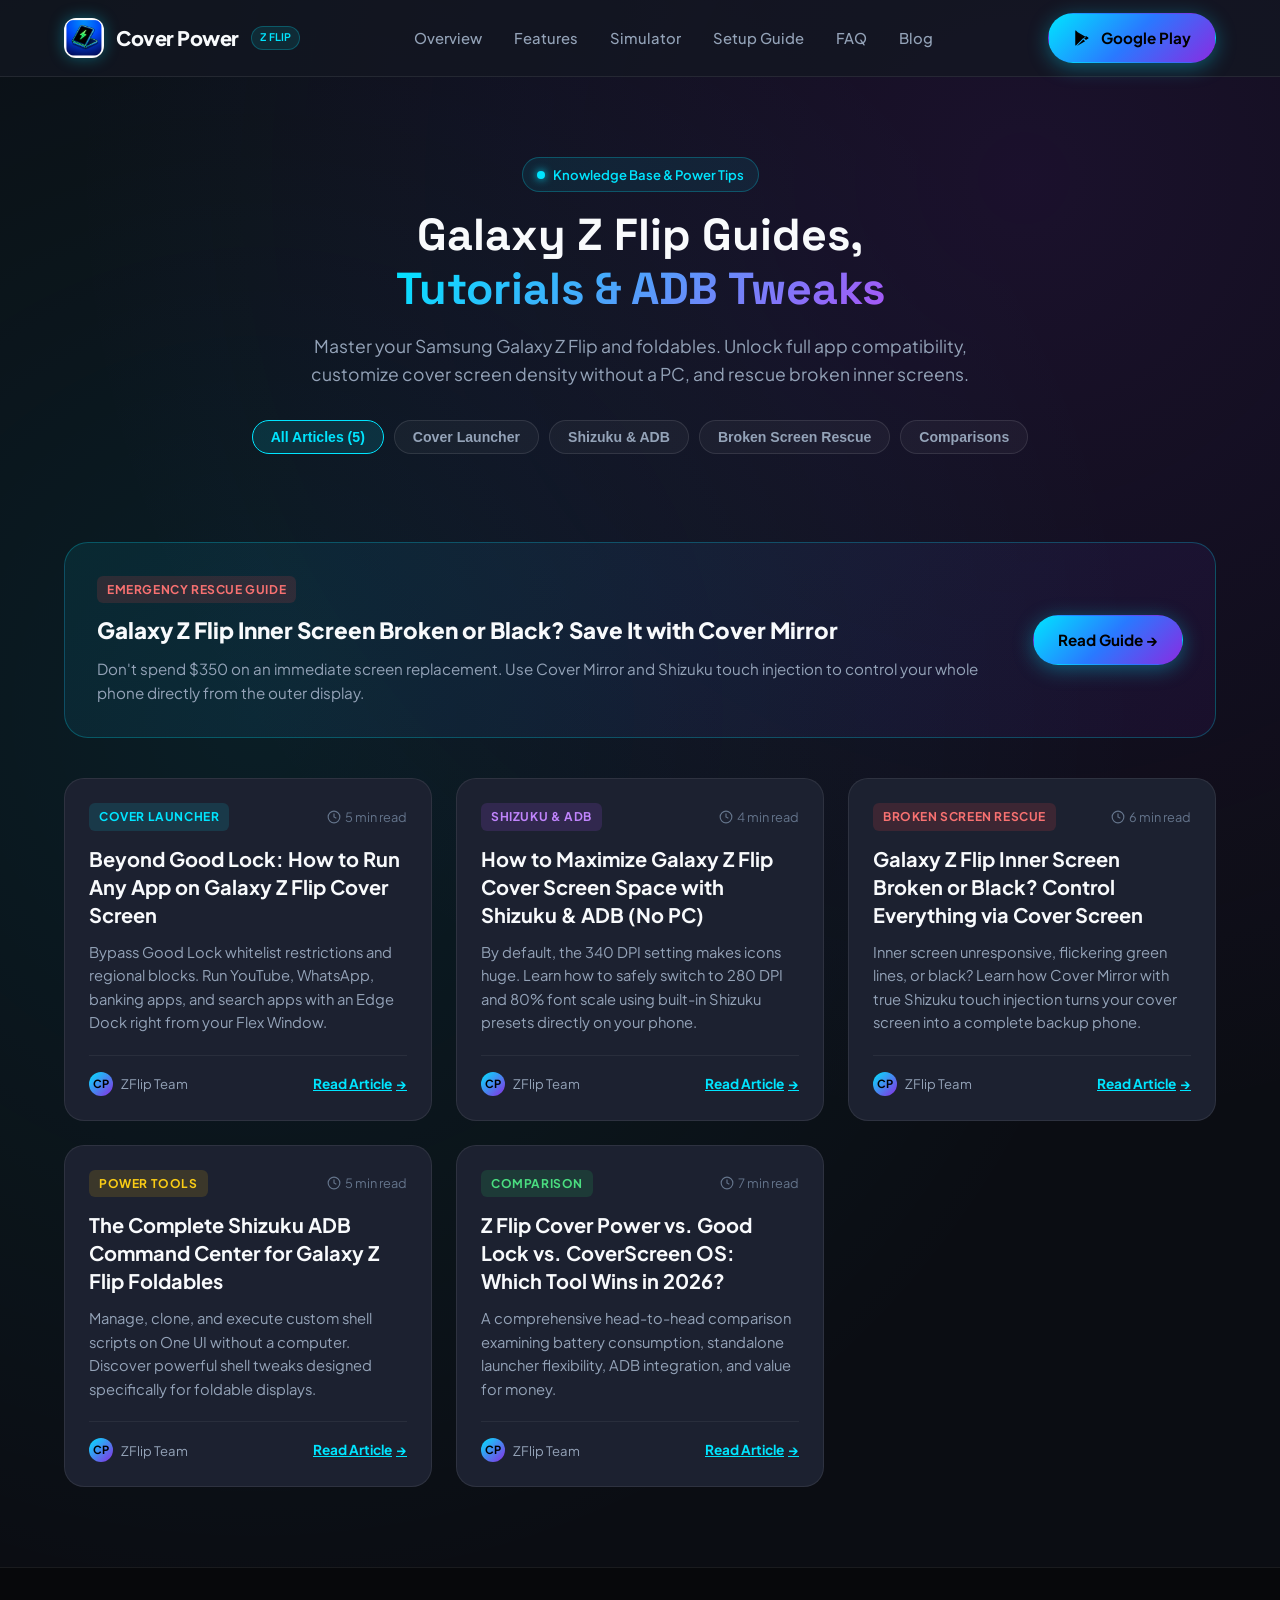
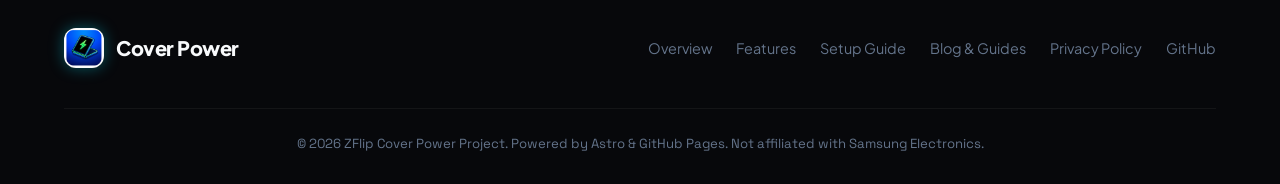
==== commit f9d5a604: "Update from https://github.com/trungntdev-9x/zflip-power-cover-page/commit/63697a9e645b628e139f913c9" ====
--- a/blog/index.html
+++ b/blog/index.html
@@ -1,2 +1,2 @@
-<!DOCTYPE html><html lang="en"><head><meta charset="UTF-8"><meta name="viewport" content="width=device-width, initial-scale=1.0"><title>Blog &amp; Guides — ZFlip Cover Power</title><meta name="description" content="In-depth tutorials, ADB tweaks, Shizuku guides, and cover screen launcher optimizations for Samsung Galaxy Z Flip foldables."><meta name="keywords" content="galaxy z flip 5 cover screen, z flip 6 flex window, good lock alternative, cover screen launcher, samsung foldable apps, material you android"><link rel="canonical" href="https://powercover.lagbros.com/blog/"><!-- OpenGraph --><meta property="og:title" content="Blog &amp; Guides — ZFlip Cover Power"><meta property="og:description" content="In-depth tutorials, ADB tweaks, Shizuku guides, and cover screen launcher optimizations for Samsung Galaxy Z Flip foldables."><meta property="og:image" content="/assets/hero_zflip.jpg"><meta property="og:type" content="website"><meta property="og:url" content="https://powercover.lagbros.com/blog/"><meta name="theme-color" content="#0b0d13"><!-- Twitter Cards --><meta name="twitter:card" content="summary_large_image"><meta name="twitter:title" content="Blog &amp; Guides — ZFlip Cover Power"><meta name="twitter:description" content="In-depth tutorials, ADB tweaks, Shizuku guides, and cover screen launcher optimizations for Samsung Galaxy Z Flip foldables."><meta name="twitter:image" content="/assets/hero_zflip.jpg"><!-- Google Fonts Preconnect & Styles --><link rel="preconnect" href="https://fonts.googleapis.com"><link rel="preconnect" href="https://fonts.gstatic.com" crossorigin><link href="https://fonts.googleapis.com/css2?family=Plus+Jakarta+Sans:wght@400;500;600;700;800&family=Space+Grotesk:wght@500;600;700&display=swap" rel="stylesheet"><!-- Favicon --><link rel="icon" type="image/png" href="/assets/logo.png"><link rel="stylesheet" href="/_astro/site.CF0tkhRa.css"><style>.blog-hero[data-astro-cid-x255k2k2]{text-align:center;padding:80px 0 40px;position:relative}.blog-hero[data-astro-cid-x255k2k2] h1[data-astro-cid-x255k2k2]{margin-bottom:16px;font-family:Space Grotesk,sans-serif;font-size:2.8rem;font-weight:800;line-height:1.2}.blog-hero[data-astro-cid-x255k2k2] p[data-astro-cid-x255k2k2]{max-width:680px;color:var(--text-secondary);margin:0 auto 32px;font-size:1.1rem;line-height:1.6}.blog-filter-bar[data-astro-cid-x255k2k2]{flex-wrap:wrap;justify-content:center;gap:10px;margin-bottom:48px;display:flex}.filter-btn[data-astro-cid-x255k2k2]{color:var(--text-secondary);cursor:pointer;background:#ffffff0a;border:1px solid #ffffff1a;border-radius:9999px;padding:8px 18px;font-size:.88rem;font-weight:600;transition:all .2s}.filter-btn[data-astro-cid-x255k2k2]:hover{color:var(--text-primary);background:#ffffff14}.filter-btn[data-astro-cid-x255k2k2].active{border-color:var(--accent-cyan);color:var(--accent-cyan);background:#00e5ff1f}.articles-grid[data-astro-cid-x255k2k2]{grid-template-columns:repeat(auto-fill,minmax(340px,1fr));gap:24px;margin-bottom:80px;display:grid}.article-card[data-astro-cid-x255k2k2]{background:var(--bg-surface-elevated,#131620);color:inherit;border:1px solid #ffffff14;border-radius:20px;flex-direction:column;text-decoration:none;transition:transform .25s,border-color .25s,box-shadow .25s;display:flex;overflow:hidden}.article-card[data-astro-cid-x255k2k2]:hover{border-color:#00e5ff59;transform:translateY(-4px);box-shadow:0 12px 30px #0006}.article-card-body[data-astro-cid-x255k2k2]{flex-direction:column;flex:1;padding:24px;display:flex}.article-tag-row[data-astro-cid-x255k2k2]{justify-content:space-between;align-items:center;margin-bottom:14px;display:flex}.article-badge[data-astro-cid-x255k2k2]{text-transform:uppercase;letter-spacing:.05em;border-radius:6px;padding:4px 10px;font-size:.75rem;font-weight:700}.badge-launcher[data-astro-cid-x255k2k2]{color:#00e5ff;background:#00e5ff1f}.badge-shizuku[data-astro-cid-x255k2k2]{color:#c084fc;background:#a855f726}.badge-rescue[data-astro-cid-x255k2k2]{color:#f87171;background:#ef444426}.badge-toolkit[data-astro-cid-x255k2k2]{color:#facc15;background:#eab30826}.badge-compare[data-astro-cid-x255k2k2]{color:#4ade80;background:#22c55e26}.article-read-time[data-astro-cid-x255k2k2]{color:var(--text-muted,#64748b);align-items:center;gap:4px;font-size:.8rem;display:flex}.article-title[data-astro-cid-x255k2k2]{color:var(--text-primary);margin-bottom:12px;font-size:1.25rem;font-weight:700;line-height:1.4}.article-excerpt[data-astro-cid-x255k2k2]{color:var(--text-secondary);flex:1;margin-bottom:20px;font-size:.92rem;line-height:1.6}.article-footer[data-astro-cid-x255k2k2]{border-top:1px solid #ffffff0f;justify-content:space-between;align-items:center;margin-top:auto;padding-top:16px;display:flex}.author-pill[data-astro-cid-x255k2k2]{color:var(--text-secondary);align-items:center;gap:8px;font-size:.82rem;display:flex}.author-avatar[data-astro-cid-x255k2k2]{color:#000;background:linear-gradient(135deg,#00e5ff,#8a2be2);border-radius:50%;justify-content:center;align-items:center;width:24px;height:24px;font-size:.7rem;font-weight:700;display:flex}.read-more-link[data-astro-cid-x255k2k2]{color:var(--accent-cyan);align-items:center;gap:4px;font-size:.85rem;font-weight:700;transition:gap .2s;display:flex}.article-card[data-astro-cid-x255k2k2]:hover .read-more-link[data-astro-cid-x255k2k2]{gap:8px}.featured-banner[data-astro-cid-x255k2k2]{background:linear-gradient(135deg,#00e5ff14 0%,#8a2be214 100%);border:1px solid #00e5ff40;border-radius:24px;grid-template-columns:1fr auto;align-items:center;gap:24px;margin-bottom:40px;padding:32px;display:grid}@media (width<=768px){.blog-hero[data-astro-cid-x255k2k2] h1[data-astro-cid-x255k2k2]{font-size:2.1rem}.articles-grid[data-astro-cid-x255k2k2],.featured-banner[data-astro-cid-x255k2k2]{grid-template-columns:1fr}}
-</style></head><body><nav class="navbar" aria-label="Main Navigation"><div class="container nav-inner"><a href="/" class="brand-link" aria-label="Home"><img src="/assets/logo.png" alt="ZFlip Cover Power Logo" class="brand-logo" width="40" height="40"><span class="brand-title">Cover Power</span><span class="brand-badge">Z FLIP 5/6</span></a><ul class="nav-links"><li><a href="/#overview">Overview</a></li><li><a href="/#features">Features</a></li><li><a href="/#simulator">Simulator</a></li><li><a href="/#guide">Setup Guide</a></li><li><a href="/#faq">FAQ</a></li><li><a href="/blog">Blog</a></li></ul><div class="nav-actions"><a href="https://play.google.com/store/apps/details?id=com.powerflip.cover" target="_blank" rel="noopener noreferrer" class="btn btn-primary"><svg width="18" height="18" viewBox="0 0 24 24" fill="currentColor" aria-hidden="true"><path d="M3.609 1.814L13.792 12 3.61 22.186A2.38 2.38 0 0 1 3 20.434V3.566c0-.66.236-1.246.609-1.752zm11.24 11.242l2.366-2.366-10.9-6.22 8.534 8.586zm2.366-3.712l2.678 1.53c1.077.616 1.077 1.624 0 2.24l-2.678 1.53-2.646-2.65 2.646-2.65zm-3.419 4.764l-8.534 8.586 10.9-6.22-2.366-2.366z"></path></svg>Google Play</a></div></div></nav><main id="main-content" data-astro-cid-x255k2k2><header class="blog-hero" data-astro-cid-x255k2k2><div class="container" data-astro-cid-x255k2k2><div class="hero-pill" style="display:inline-flex; align-items:center; gap:8px; padding:6px 14px; background:rgba(0,229,255,0.08); border:1px solid rgba(0,229,255,0.25); border-radius:9999px; font-size:0.82rem; color:var(--accent-cyan); margin-bottom:16px;" data-astro-cid-x255k2k2><span style="display:inline-block; width:8px; height:8px; border-radius:50%; background:#00e5ff; box-shadow:0 0 8px #00e5ff;" data-astro-cid-x255k2k2></span>Knowledge Base & Power Tips</div><h1 data-astro-cid-x255k2k2>Galaxy Z Flip Guides,<br data-astro-cid-x255k2k2><span class="gradient-text" data-astro-cid-x255k2k2>Tutorials & ADB Tweaks</span></h1><p data-astro-cid-x255k2k2>Master your Samsung Galaxy Z Flip 5, Flip 6, and foldables. Unlock full app compatibility, customize cover screen density without a PC, and rescue broken inner screens.</p><div class="blog-filter-bar" data-astro-cid-x255k2k2><button class="filter-btn active" data-filter="all" type="button" data-astro-cid-x255k2k2>All Articles (5)</button><button class="filter-btn" data-filter="launcher" type="button" data-astro-cid-x255k2k2>Cover Launcher</button><button class="filter-btn" data-filter="shizuku" type="button" data-astro-cid-x255k2k2>Shizuku & ADB</button><button class="filter-btn" data-filter="rescue" type="button" data-astro-cid-x255k2k2>Broken Screen Rescue</button><button class="filter-btn" data-filter="compare" type="button" data-astro-cid-x255k2k2>Comparisons</button></div></div></header><div class="container" data-astro-cid-x255k2k2><div class="featured-banner" data-astro-cid-x255k2k2><div data-astro-cid-x255k2k2><span class="article-badge badge-rescue" style="margin-bottom:10px; display:inline-block;" data-astro-cid-x255k2k2>Emergency Rescue Guide</span><h3 style="font-size:1.4rem; font-weight:800; margin-bottom:8px; color:var(--text-primary);" data-astro-cid-x255k2k2>Galaxy Z Flip Inner Screen Broken or Black? Save It with Cover Mirror</h3><p style="color:var(--text-secondary); font-size:0.95rem; margin-bottom:0; line-height:1.6;" data-astro-cid-x255k2k2>Don't spend $350 on an immediate screen replacement. Use Cover Mirror and Shizuku touch injection to control your whole phone directly from the outer display.</p></div><a href="/blog/galaxy-z-flip-broken-inner-screen-cover-screen-rescue" class="btn btn-primary" style="white-space:nowrap;" data-astro-cid-x255k2k2>Read Guide →</a></div><section class="articles-grid" id="articlesGrid" data-astro-cid-x255k2k2><article class="article-card" data-category="launcher" data-astro-cid-x255k2k2><div class="article-card-body" data-astro-cid-x255k2k2><div class="article-tag-row" data-astro-cid-x255k2k2><span class="article-badge badge-launcher" data-astro-cid-x255k2k2>Cover Launcher</span><span class="article-read-time" data-astro-cid-x255k2k2><svg width="14" height="14" viewBox="0 0 24 24" fill="none" stroke="currentColor" stroke-width="2" data-astro-cid-x255k2k2><circle cx="12" cy="12" r="10" data-astro-cid-x255k2k2></circle><polyline points="12 6 12 12 16 14" data-astro-cid-x255k2k2></polyline></svg>5 min read</span></div><h2 class="article-title" data-astro-cid-x255k2k2>Beyond Good Lock: How to Run Any App on Galaxy Z Flip 5 &amp; Flip 6 Cover Screen</h2><p class="article-excerpt" data-astro-cid-x255k2k2>Bypass Good Lock whitelist restrictions and regional blocks. Run YouTube, WhatsApp, banking apps, and search apps with an Edge Dock right from your Flex Window.</p><div class="article-footer" data-astro-cid-x255k2k2><div class="author-pill" data-astro-cid-x255k2k2><div class="author-avatar" data-astro-cid-x255k2k2>CP</div><span data-astro-cid-x255k2k2>ZFlip Team</span></div><a href="/blog/run-any-app-galaxy-z-flip-cover-screen-launcher" class="read-more-link" data-astro-cid-x255k2k2>Read Article <span data-astro-cid-x255k2k2>→</span></a></div></div></article><article class="article-card" data-category="shizuku" data-astro-cid-x255k2k2><div class="article-card-body" data-astro-cid-x255k2k2><div class="article-tag-row" data-astro-cid-x255k2k2><span class="article-badge badge-shizuku" data-astro-cid-x255k2k2>Shizuku &amp; ADB</span><span class="article-read-time" data-astro-cid-x255k2k2><svg width="14" height="14" viewBox="0 0 24 24" fill="none" stroke="currentColor" stroke-width="2" data-astro-cid-x255k2k2><circle cx="12" cy="12" r="10" data-astro-cid-x255k2k2></circle><polyline points="12 6 12 12 16 14" data-astro-cid-x255k2k2></polyline></svg>4 min read</span></div><h2 class="article-title" data-astro-cid-x255k2k2>How to Maximize Galaxy Z Flip Cover Screen Space with Shizuku &amp; ADB (No PC)</h2><p class="article-excerpt" data-astro-cid-x255k2k2>By default, the 340 DPI setting makes icons huge. Learn how to safely switch to 280 DPI and 80% font scale using built-in Shizuku presets directly on your phone.</p><div class="article-footer" data-astro-cid-x255k2k2><div class="author-pill" data-astro-cid-x255k2k2><div class="author-avatar" data-astro-cid-x255k2k2>CP</div><span data-astro-cid-x255k2k2>ZFlip Team</span></div><a href="/blog/galaxy-z-flip-cover-screen-density-shizuku-adb" class="read-more-link" data-astro-cid-x255k2k2>Read Article <span data-astro-cid-x255k2k2>→</span></a></div></div></article><article class="article-card" data-category="rescue" data-astro-cid-x255k2k2><div class="article-card-body" data-astro-cid-x255k2k2><div class="article-tag-row" data-astro-cid-x255k2k2><span class="article-badge badge-rescue" data-astro-cid-x255k2k2>Broken Screen Rescue</span><span class="article-read-time" data-astro-cid-x255k2k2><svg width="14" height="14" viewBox="0 0 24 24" fill="none" stroke="currentColor" stroke-width="2" data-astro-cid-x255k2k2><circle cx="12" cy="12" r="10" data-astro-cid-x255k2k2></circle><polyline points="12 6 12 12 16 14" data-astro-cid-x255k2k2></polyline></svg>6 min read</span></div><h2 class="article-title" data-astro-cid-x255k2k2>Galaxy Z Flip Inner Screen Broken or Black? Control Everything via Cover Screen</h2><p class="article-excerpt" data-astro-cid-x255k2k2>Inner screen unresponsive, flickering green lines, or black? Learn how Cover Mirror with true Shizuku touch injection turns your cover screen into a complete backup phone.</p><div class="article-footer" data-astro-cid-x255k2k2><div class="author-pill" data-astro-cid-x255k2k2><div class="author-avatar" data-astro-cid-x255k2k2>CP</div><span data-astro-cid-x255k2k2>ZFlip Team</span></div><a href="/blog/galaxy-z-flip-broken-inner-screen-cover-screen-rescue" class="read-more-link" data-astro-cid-x255k2k2>Read Article <span data-astro-cid-x255k2k2>→</span></a></div></div></article><article class="article-card" data-category="shizuku" data-astro-cid-x255k2k2><div class="article-card-body" data-astro-cid-x255k2k2><div class="article-tag-row" data-astro-cid-x255k2k2><span class="article-badge badge-toolkit" data-astro-cid-x255k2k2>Power Tools</span><span class="article-read-time" data-astro-cid-x255k2k2><svg width="14" height="14" viewBox="0 0 24 24" fill="none" stroke="currentColor" stroke-width="2" data-astro-cid-x255k2k2><circle cx="12" cy="12" r="10" data-astro-cid-x255k2k2></circle><polyline points="12 6 12 12 16 14" data-astro-cid-x255k2k2></polyline></svg>5 min read</span></div><h2 class="article-title" data-astro-cid-x255k2k2>The Complete Shizuku ADB Command Center for Galaxy Z Flip Foldables</h2><p class="article-excerpt" data-astro-cid-x255k2k2>Manage, clone, and execute custom shell scripts on One UI without a computer. Discover powerful shell tweaks designed specifically for foldable displays.</p><div class="article-footer" data-astro-cid-x255k2k2><div class="author-pill" data-astro-cid-x255k2k2><div class="author-avatar" data-astro-cid-x255k2k2>CP</div><span data-astro-cid-x255k2k2>ZFlip Team</span></div><a href="/blog/samsung-galaxy-z-flip-custom-adb-shizuku-commands" class="read-more-link" data-astro-cid-x255k2k2>Read Article <span data-astro-cid-x255k2k2>→</span></a></div></div></article><article class="article-card" data-category="compare" data-astro-cid-x255k2k2><div class="article-card-body" data-astro-cid-x255k2k2><div class="article-tag-row" data-astro-cid-x255k2k2><span class="article-badge badge-compare" data-astro-cid-x255k2k2>Comparison</span><span class="article-read-time" data-astro-cid-x255k2k2><svg width="14" height="14" viewBox="0 0 24 24" fill="none" stroke="currentColor" stroke-width="2" data-astro-cid-x255k2k2><circle cx="12" cy="12" r="10" data-astro-cid-x255k2k2></circle><polyline points="12 6 12 12 16 14" data-astro-cid-x255k2k2></polyline></svg>7 min read</span></div><h2 class="article-title" data-astro-cid-x255k2k2>Z Flip Cover Power vs. Good Lock vs. CoverScreen OS: Which Tool Wins in 2026?</h2><p class="article-excerpt" data-astro-cid-x255k2k2>A comprehensive head-to-head comparison examining battery consumption, standalone launcher flexibility, ADB integration, and value for money.</p><div class="article-footer" data-astro-cid-x255k2k2><div class="author-pill" data-astro-cid-x255k2k2><div class="author-avatar" data-astro-cid-x255k2k2>CP</div><span data-astro-cid-x255k2k2>ZFlip Team</span></div><a href="/blog/z-flip-cover-power-vs-good-lock-vs-coverscreen-os" class="read-more-link" data-astro-cid-x255k2k2>Read Article <span data-astro-cid-x255k2k2>→</span></a></div></div></article></section></div></main><footer class="footer"><div class="container"><div class="footer-inner"><div class="brand-link"><img src="/assets/logo.png" alt="Cover Power Logo" class="brand-logo" width="40" height="40"><span class="brand-title">Cover Power</span></div><ul class="footer-links"><li><a href="#overview">Overview</a></li><li><a href="#features">Features</a></li><li><a href="#guide">Setup Guide</a></li><li><a href="/blog">Blog &amp; Guides</a></li><li><a href="/privacy">Privacy Policy</a></li><li><a href="#">GitHub</a></li></ul></div><div class="footer-bottom">&copy; 2026 ZFlip Cover Power Project. Powered by Astro & GitHub Pages. Not affiliated with Samsung Electronics.</div></div></footer></body></html><script type="module">function e(){let e=document.querySelectorAll(`.filter-btn`),t=document.querySelectorAll(`.article-card`);e.forEach(n=>{n.addEventListener(`click`,()=>{e.forEach(e=>e.classList.remove(`active`)),n.classList.add(`active`);let r=n.getAttribute(`data-filter`);t.forEach(e=>{let t=e;r===`all`||t.dataset.category===r?t.style.display=`flex`:t.style.display=`none`})})})}e(),document.addEventListener(`astro:page-load`,e);</script>+<!DOCTYPE html><html lang="en"><head><meta charset="UTF-8"><meta name="viewport" content="width=device-width, initial-scale=1.0"><title>Blog &amp; Guides — ZFlip Cover Power</title><meta name="description" content="In-depth tutorials, ADB tweaks, Shizuku guides, and cover screen launcher optimizations for Samsung Galaxy Z Flip foldables."><meta name="keywords" content="galaxy z flip cover screen, z flip flex window, good lock alternative, cover screen launcher, samsung foldable apps, material you android"><link rel="canonical" href="https://powercover.lagbros.com/blog/"><!-- OpenGraph --><meta property="og:title" content="Blog &amp; Guides — ZFlip Cover Power"><meta property="og:description" content="In-depth tutorials, ADB tweaks, Shizuku guides, and cover screen launcher optimizations for Samsung Galaxy Z Flip foldables."><meta property="og:image" content="/assets/hero_zflip.jpg"><meta property="og:type" content="website"><meta property="og:url" content="https://powercover.lagbros.com/blog/"><meta name="theme-color" content="#0b0d13"><!-- Twitter Cards --><meta name="twitter:card" content="summary_large_image"><meta name="twitter:title" content="Blog &amp; Guides — ZFlip Cover Power"><meta name="twitter:description" content="In-depth tutorials, ADB tweaks, Shizuku guides, and cover screen launcher optimizations for Samsung Galaxy Z Flip foldables."><meta name="twitter:image" content="/assets/hero_zflip.jpg"><!-- Google Fonts Preconnect & Styles --><link rel="preconnect" href="https://fonts.googleapis.com"><link rel="preconnect" href="https://fonts.gstatic.com" crossorigin><link href="https://fonts.googleapis.com/css2?family=Plus+Jakarta+Sans:wght@400;500;600;700;800&family=Space+Grotesk:wght@500;600;700&display=swap" rel="stylesheet"><!-- Favicon --><link rel="icon" type="image/png" href="/assets/logo.png"><link rel="stylesheet" href="/_astro/site.CF0tkhRa.css"><style>.blog-hero[data-astro-cid-x255k2k2]{text-align:center;padding:80px 0 40px;position:relative}.blog-hero[data-astro-cid-x255k2k2] h1[data-astro-cid-x255k2k2]{margin-bottom:16px;font-family:Space Grotesk,sans-serif;font-size:2.8rem;font-weight:800;line-height:1.2}.blog-hero[data-astro-cid-x255k2k2] p[data-astro-cid-x255k2k2]{max-width:680px;color:var(--text-secondary);margin:0 auto 32px;font-size:1.1rem;line-height:1.6}.blog-filter-bar[data-astro-cid-x255k2k2]{flex-wrap:wrap;justify-content:center;gap:10px;margin-bottom:48px;display:flex}.filter-btn[data-astro-cid-x255k2k2]{color:var(--text-secondary);cursor:pointer;background:#ffffff0a;border:1px solid #ffffff1a;border-radius:9999px;padding:8px 18px;font-size:.88rem;font-weight:600;transition:all .2s}.filter-btn[data-astro-cid-x255k2k2]:hover{color:var(--text-primary);background:#ffffff14}.filter-btn[data-astro-cid-x255k2k2].active{border-color:var(--accent-cyan);color:var(--accent-cyan);background:#00e5ff1f}.articles-grid[data-astro-cid-x255k2k2]{grid-template-columns:repeat(auto-fill,minmax(340px,1fr));gap:24px;margin-bottom:80px;display:grid}.article-card[data-astro-cid-x255k2k2]{background:var(--bg-surface-elevated,#131620);color:inherit;border:1px solid #ffffff14;border-radius:20px;flex-direction:column;text-decoration:none;transition:transform .25s,border-color .25s,box-shadow .25s;display:flex;overflow:hidden}.article-card[data-astro-cid-x255k2k2]:hover{border-color:#00e5ff59;transform:translateY(-4px);box-shadow:0 12px 30px #0006}.article-card-body[data-astro-cid-x255k2k2]{flex-direction:column;flex:1;padding:24px;display:flex}.article-tag-row[data-astro-cid-x255k2k2]{justify-content:space-between;align-items:center;margin-bottom:14px;display:flex}.article-badge[data-astro-cid-x255k2k2]{text-transform:uppercase;letter-spacing:.05em;border-radius:6px;padding:4px 10px;font-size:.75rem;font-weight:700}.badge-launcher[data-astro-cid-x255k2k2]{color:#00e5ff;background:#00e5ff1f}.badge-shizuku[data-astro-cid-x255k2k2]{color:#c084fc;background:#a855f726}.badge-rescue[data-astro-cid-x255k2k2]{color:#f87171;background:#ef444426}.badge-toolkit[data-astro-cid-x255k2k2]{color:#facc15;background:#eab30826}.badge-compare[data-astro-cid-x255k2k2]{color:#4ade80;background:#22c55e26}.article-read-time[data-astro-cid-x255k2k2]{color:var(--text-muted,#64748b);align-items:center;gap:4px;font-size:.8rem;display:flex}.article-title[data-astro-cid-x255k2k2]{color:var(--text-primary);margin-bottom:12px;font-size:1.25rem;font-weight:700;line-height:1.4}.article-excerpt[data-astro-cid-x255k2k2]{color:var(--text-secondary);flex:1;margin-bottom:20px;font-size:.92rem;line-height:1.6}.article-footer[data-astro-cid-x255k2k2]{border-top:1px solid #ffffff0f;justify-content:space-between;align-items:center;margin-top:auto;padding-top:16px;display:flex}.author-pill[data-astro-cid-x255k2k2]{color:var(--text-secondary);align-items:center;gap:8px;font-size:.82rem;display:flex}.author-avatar[data-astro-cid-x255k2k2]{color:#000;background:linear-gradient(135deg,#00e5ff,#8a2be2);border-radius:50%;justify-content:center;align-items:center;width:24px;height:24px;font-size:.7rem;font-weight:700;display:flex}.read-more-link[data-astro-cid-x255k2k2]{color:var(--accent-cyan);align-items:center;gap:4px;font-size:.85rem;font-weight:700;transition:gap .2s;display:flex}.article-card[data-astro-cid-x255k2k2]:hover .read-more-link[data-astro-cid-x255k2k2]{gap:8px}.featured-banner[data-astro-cid-x255k2k2]{background:linear-gradient(135deg,#00e5ff14 0%,#8a2be214 100%);border:1px solid #00e5ff40;border-radius:24px;grid-template-columns:1fr auto;align-items:center;gap:24px;margin-bottom:40px;padding:32px;display:grid}@media (width<=768px){.blog-hero[data-astro-cid-x255k2k2] h1[data-astro-cid-x255k2k2]{font-size:2.1rem}.articles-grid[data-astro-cid-x255k2k2],.featured-banner[data-astro-cid-x255k2k2]{grid-template-columns:1fr}}
+</style></head><body><nav class="navbar" aria-label="Main Navigation"><div class="container nav-inner"><a href="/" class="brand-link" aria-label="Home"><img src="/assets/logo.png" alt="ZFlip Cover Power Logo" class="brand-logo" width="40" height="40"><span class="brand-title">Cover Power</span><span class="brand-badge">Z FLIP</span></a><ul class="nav-links"><li><a href="/#overview">Overview</a></li><li><a href="/#features">Features</a></li><li><a href="/#simulator">Simulator</a></li><li><a href="/#guide">Setup Guide</a></li><li><a href="/#faq">FAQ</a></li><li><a href="/blog">Blog</a></li></ul><div class="nav-actions"><a href="https://play.google.com/store/apps/details?id=com.powerflip.cover" target="_blank" rel="noopener noreferrer" class="btn btn-primary"><svg width="18" height="18" viewBox="0 0 24 24" fill="currentColor" aria-hidden="true"><path d="M3.609 1.814L13.792 12 3.61 22.186A2.38 2.38 0 0 1 3 20.434V3.566c0-.66.236-1.246.609-1.752zm11.24 11.242l2.366-2.366-10.9-6.22 8.534 8.586zm2.366-3.712l2.678 1.53c1.077.616 1.077 1.624 0 2.24l-2.678 1.53-2.646-2.65 2.646-2.65zm-3.419 4.764l-8.534 8.586 10.9-6.22-2.366-2.366z"></path></svg>Google Play</a></div></div></nav><main id="main-content" data-astro-cid-x255k2k2><header class="blog-hero" data-astro-cid-x255k2k2><div class="container" data-astro-cid-x255k2k2><div class="hero-pill" style="display:inline-flex; align-items:center; gap:8px; padding:6px 14px; background:rgba(0,229,255,0.08); border:1px solid rgba(0,229,255,0.25); border-radius:9999px; font-size:0.82rem; color:var(--accent-cyan); margin-bottom:16px;" data-astro-cid-x255k2k2><span style="display:inline-block; width:8px; height:8px; border-radius:50%; background:#00e5ff; box-shadow:0 0 8px #00e5ff;" data-astro-cid-x255k2k2></span>Knowledge Base & Power Tips</div><h1 data-astro-cid-x255k2k2>Galaxy Z Flip Guides,<br data-astro-cid-x255k2k2><span class="gradient-text" data-astro-cid-x255k2k2>Tutorials & ADB Tweaks</span></h1><p data-astro-cid-x255k2k2>Master your Samsung Galaxy Z Flip and foldables. Unlock full app compatibility, customize cover screen density without a PC, and rescue broken inner screens.</p><div class="blog-filter-bar" data-astro-cid-x255k2k2><button class="filter-btn active" data-filter="all" type="button" data-astro-cid-x255k2k2>All Articles (5)</button><button class="filter-btn" data-filter="launcher" type="button" data-astro-cid-x255k2k2>Cover Launcher</button><button class="filter-btn" data-filter="shizuku" type="button" data-astro-cid-x255k2k2>Shizuku & ADB</button><button class="filter-btn" data-filter="rescue" type="button" data-astro-cid-x255k2k2>Broken Screen Rescue</button><button class="filter-btn" data-filter="compare" type="button" data-astro-cid-x255k2k2>Comparisons</button></div></div></header><div class="container" data-astro-cid-x255k2k2><div class="featured-banner" data-astro-cid-x255k2k2><div data-astro-cid-x255k2k2><span class="article-badge badge-rescue" style="margin-bottom:10px; display:inline-block;" data-astro-cid-x255k2k2>Emergency Rescue Guide</span><h3 style="font-size:1.4rem; font-weight:800; margin-bottom:8px; color:var(--text-primary);" data-astro-cid-x255k2k2>Galaxy Z Flip Inner Screen Broken or Black? Save It with Cover Mirror</h3><p style="color:var(--text-secondary); font-size:0.95rem; margin-bottom:0; line-height:1.6;" data-astro-cid-x255k2k2>Don't spend $350 on an immediate screen replacement. Use Cover Mirror and Shizuku touch injection to control your whole phone directly from the outer display.</p></div><a href="/blog/galaxy-z-flip-broken-inner-screen-cover-screen-rescue" class="btn btn-primary" style="white-space:nowrap;" data-astro-cid-x255k2k2>Read Guide →</a></div><section class="articles-grid" id="articlesGrid" data-astro-cid-x255k2k2><article class="article-card" data-category="launcher" data-astro-cid-x255k2k2><div class="article-card-body" data-astro-cid-x255k2k2><div class="article-tag-row" data-astro-cid-x255k2k2><span class="article-badge badge-launcher" data-astro-cid-x255k2k2>Cover Launcher</span><span class="article-read-time" data-astro-cid-x255k2k2><svg width="14" height="14" viewBox="0 0 24 24" fill="none" stroke="currentColor" stroke-width="2" data-astro-cid-x255k2k2><circle cx="12" cy="12" r="10" data-astro-cid-x255k2k2></circle><polyline points="12 6 12 12 16 14" data-astro-cid-x255k2k2></polyline></svg>5 min read</span></div><h2 class="article-title" data-astro-cid-x255k2k2>Beyond Good Lock: How to Run Any App on Galaxy Z Flip Cover Screen</h2><p class="article-excerpt" data-astro-cid-x255k2k2>Bypass Good Lock whitelist restrictions and regional blocks. Run YouTube, WhatsApp, banking apps, and search apps with an Edge Dock right from your Flex Window.</p><div class="article-footer" data-astro-cid-x255k2k2><div class="author-pill" data-astro-cid-x255k2k2><div class="author-avatar" data-astro-cid-x255k2k2>CP</div><span data-astro-cid-x255k2k2>ZFlip Team</span></div><a href="/blog/run-any-app-galaxy-z-flip-cover-screen-launcher" class="read-more-link" data-astro-cid-x255k2k2>Read Article <span data-astro-cid-x255k2k2>→</span></a></div></div></article><article class="article-card" data-category="shizuku" data-astro-cid-x255k2k2><div class="article-card-body" data-astro-cid-x255k2k2><div class="article-tag-row" data-astro-cid-x255k2k2><span class="article-badge badge-shizuku" data-astro-cid-x255k2k2>Shizuku &amp; ADB</span><span class="article-read-time" data-astro-cid-x255k2k2><svg width="14" height="14" viewBox="0 0 24 24" fill="none" stroke="currentColor" stroke-width="2" data-astro-cid-x255k2k2><circle cx="12" cy="12" r="10" data-astro-cid-x255k2k2></circle><polyline points="12 6 12 12 16 14" data-astro-cid-x255k2k2></polyline></svg>4 min read</span></div><h2 class="article-title" data-astro-cid-x255k2k2>How to Maximize Galaxy Z Flip Cover Screen Space with Shizuku &amp; ADB (No PC)</h2><p class="article-excerpt" data-astro-cid-x255k2k2>By default, the 340 DPI setting makes icons huge. Learn how to safely switch to 280 DPI and 80% font scale using built-in Shizuku presets directly on your phone.</p><div class="article-footer" data-astro-cid-x255k2k2><div class="author-pill" data-astro-cid-x255k2k2><div class="author-avatar" data-astro-cid-x255k2k2>CP</div><span data-astro-cid-x255k2k2>ZFlip Team</span></div><a href="/blog/galaxy-z-flip-cover-screen-density-shizuku-adb" class="read-more-link" data-astro-cid-x255k2k2>Read Article <span data-astro-cid-x255k2k2>→</span></a></div></div></article><article class="article-card" data-category="rescue" data-astro-cid-x255k2k2><div class="article-card-body" data-astro-cid-x255k2k2><div class="article-tag-row" data-astro-cid-x255k2k2><span class="article-badge badge-rescue" data-astro-cid-x255k2k2>Broken Screen Rescue</span><span class="article-read-time" data-astro-cid-x255k2k2><svg width="14" height="14" viewBox="0 0 24 24" fill="none" stroke="currentColor" stroke-width="2" data-astro-cid-x255k2k2><circle cx="12" cy="12" r="10" data-astro-cid-x255k2k2></circle><polyline points="12 6 12 12 16 14" data-astro-cid-x255k2k2></polyline></svg>6 min read</span></div><h2 class="article-title" data-astro-cid-x255k2k2>Galaxy Z Flip Inner Screen Broken or Black? Control Everything via Cover Screen</h2><p class="article-excerpt" data-astro-cid-x255k2k2>Inner screen unresponsive, flickering green lines, or black? Learn how Cover Mirror with true Shizuku touch injection turns your cover screen into a complete backup phone.</p><div class="article-footer" data-astro-cid-x255k2k2><div class="author-pill" data-astro-cid-x255k2k2><div class="author-avatar" data-astro-cid-x255k2k2>CP</div><span data-astro-cid-x255k2k2>ZFlip Team</span></div><a href="/blog/galaxy-z-flip-broken-inner-screen-cover-screen-rescue" class="read-more-link" data-astro-cid-x255k2k2>Read Article <span data-astro-cid-x255k2k2>→</span></a></div></div></article><article class="article-card" data-category="shizuku" data-astro-cid-x255k2k2><div class="article-card-body" data-astro-cid-x255k2k2><div class="article-tag-row" data-astro-cid-x255k2k2><span class="article-badge badge-toolkit" data-astro-cid-x255k2k2>Power Tools</span><span class="article-read-time" data-astro-cid-x255k2k2><svg width="14" height="14" viewBox="0 0 24 24" fill="none" stroke="currentColor" stroke-width="2" data-astro-cid-x255k2k2><circle cx="12" cy="12" r="10" data-astro-cid-x255k2k2></circle><polyline points="12 6 12 12 16 14" data-astro-cid-x255k2k2></polyline></svg>5 min read</span></div><h2 class="article-title" data-astro-cid-x255k2k2>The Complete Shizuku ADB Command Center for Galaxy Z Flip Foldables</h2><p class="article-excerpt" data-astro-cid-x255k2k2>Manage, clone, and execute custom shell scripts on One UI without a computer. Discover powerful shell tweaks designed specifically for foldable displays.</p><div class="article-footer" data-astro-cid-x255k2k2><div class="author-pill" data-astro-cid-x255k2k2><div class="author-avatar" data-astro-cid-x255k2k2>CP</div><span data-astro-cid-x255k2k2>ZFlip Team</span></div><a href="/blog/samsung-galaxy-z-flip-custom-adb-shizuku-commands" class="read-more-link" data-astro-cid-x255k2k2>Read Article <span data-astro-cid-x255k2k2>→</span></a></div></div></article><article class="article-card" data-category="compare" data-astro-cid-x255k2k2><div class="article-card-body" data-astro-cid-x255k2k2><div class="article-tag-row" data-astro-cid-x255k2k2><span class="article-badge badge-compare" data-astro-cid-x255k2k2>Comparison</span><span class="article-read-time" data-astro-cid-x255k2k2><svg width="14" height="14" viewBox="0 0 24 24" fill="none" stroke="currentColor" stroke-width="2" data-astro-cid-x255k2k2><circle cx="12" cy="12" r="10" data-astro-cid-x255k2k2></circle><polyline points="12 6 12 12 16 14" data-astro-cid-x255k2k2></polyline></svg>7 min read</span></div><h2 class="article-title" data-astro-cid-x255k2k2>Z Flip Cover Power vs. Good Lock vs. CoverScreen OS: Which Tool Wins in 2026?</h2><p class="article-excerpt" data-astro-cid-x255k2k2>A comprehensive head-to-head comparison examining battery consumption, standalone launcher flexibility, ADB integration, and value for money.</p><div class="article-footer" data-astro-cid-x255k2k2><div class="author-pill" data-astro-cid-x255k2k2><div class="author-avatar" data-astro-cid-x255k2k2>CP</div><span data-astro-cid-x255k2k2>ZFlip Team</span></div><a href="/blog/z-flip-cover-power-vs-good-lock-vs-coverscreen-os" class="read-more-link" data-astro-cid-x255k2k2>Read Article <span data-astro-cid-x255k2k2>→</span></a></div></div></article></section></div></main><footer class="footer"><div class="container"><div class="footer-inner"><div class="brand-link"><img src="/assets/logo.png" alt="Cover Power Logo" class="brand-logo" width="40" height="40"><span class="brand-title">Cover Power</span></div><ul class="footer-links"><li><a href="#overview">Overview</a></li><li><a href="#features">Features</a></li><li><a href="#guide">Setup Guide</a></li><li><a href="/blog">Blog &amp; Guides</a></li><li><a href="/privacy">Privacy Policy</a></li><li><a href="#">GitHub</a></li></ul></div><div class="footer-bottom">&copy; 2026 ZFlip Cover Power Project. Powered by Astro & GitHub Pages. Not affiliated with Samsung Electronics.</div></div></footer></body></html><script type="module">function e(){let e=document.querySelectorAll(`.filter-btn`),t=document.querySelectorAll(`.article-card`);e.forEach(n=>{n.addEventListener(`click`,()=>{e.forEach(e=>e.classList.remove(`active`)),n.classList.add(`active`);let r=n.getAttribute(`data-filter`);t.forEach(e=>{let t=e;r===`all`||t.dataset.category===r?t.style.display=`flex`:t.style.display=`none`})})})}e(),document.addEventListener(`astro:page-load`,e);</script>
